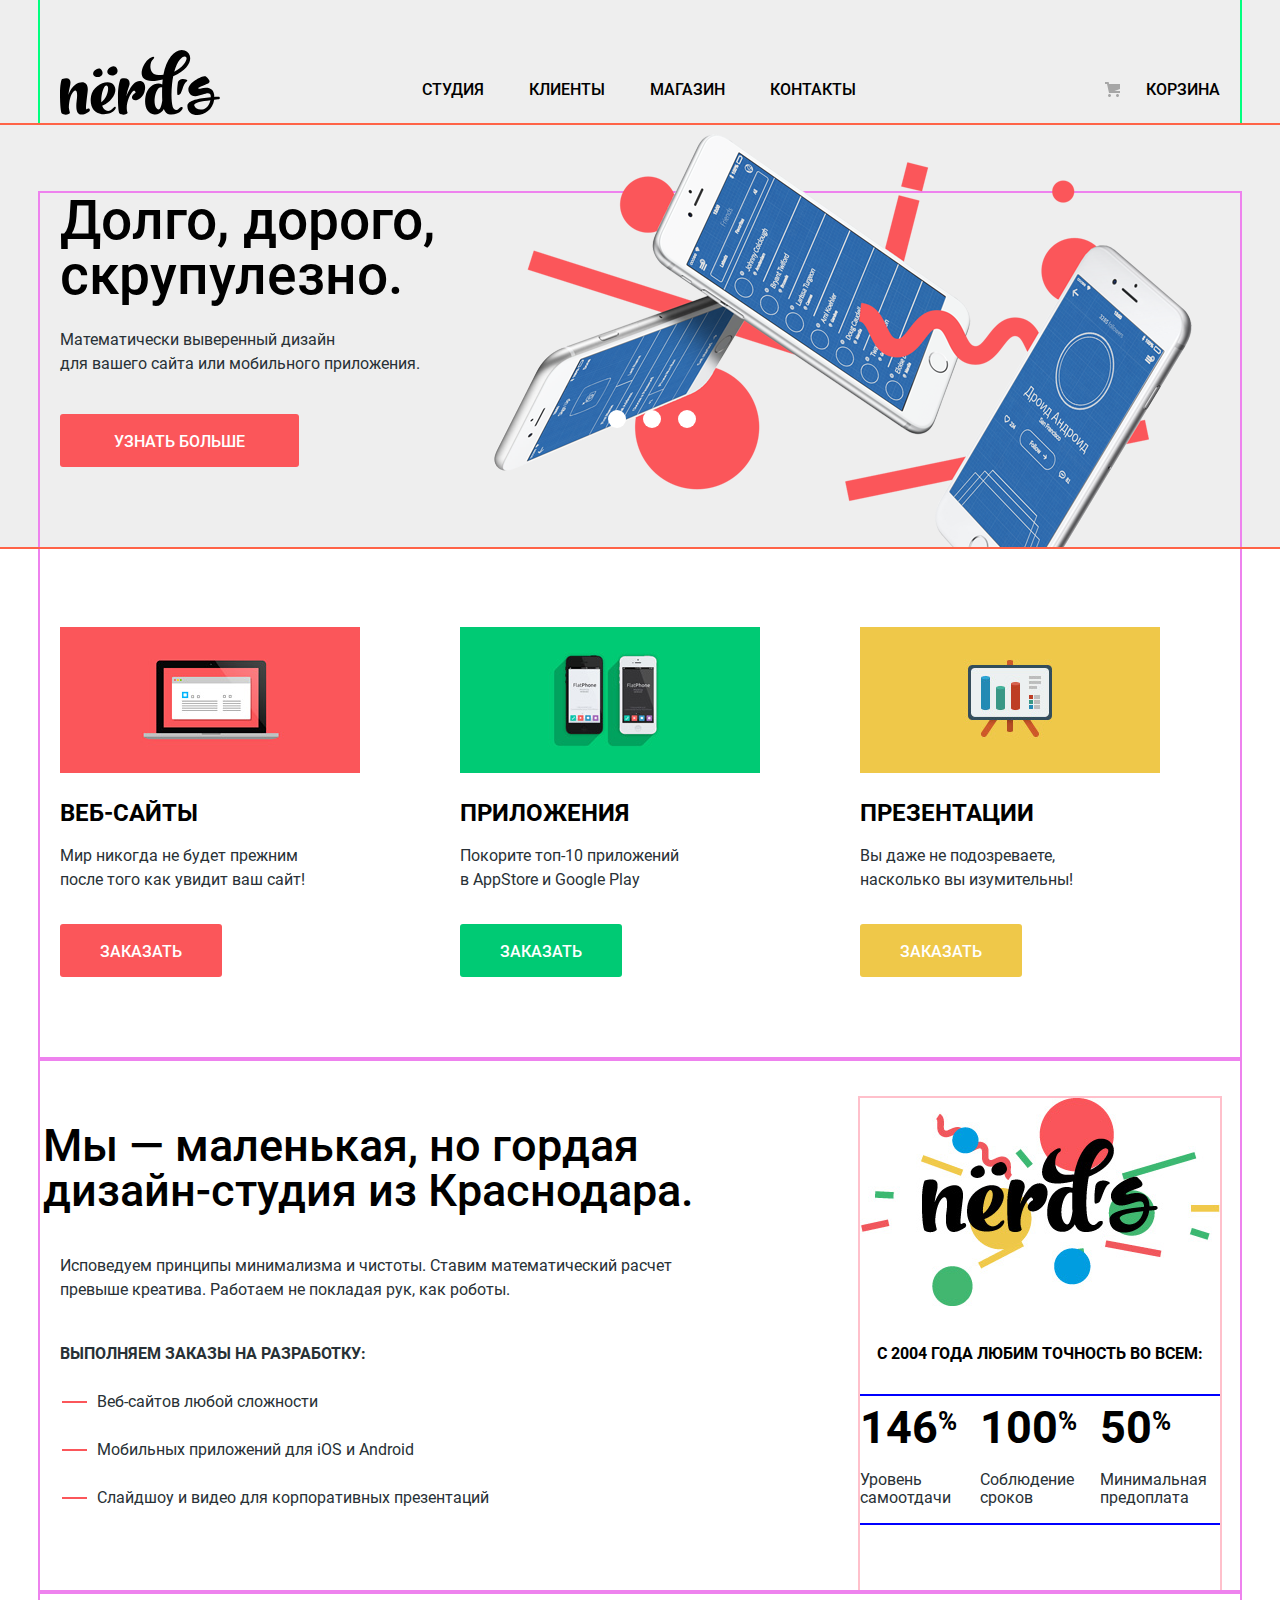
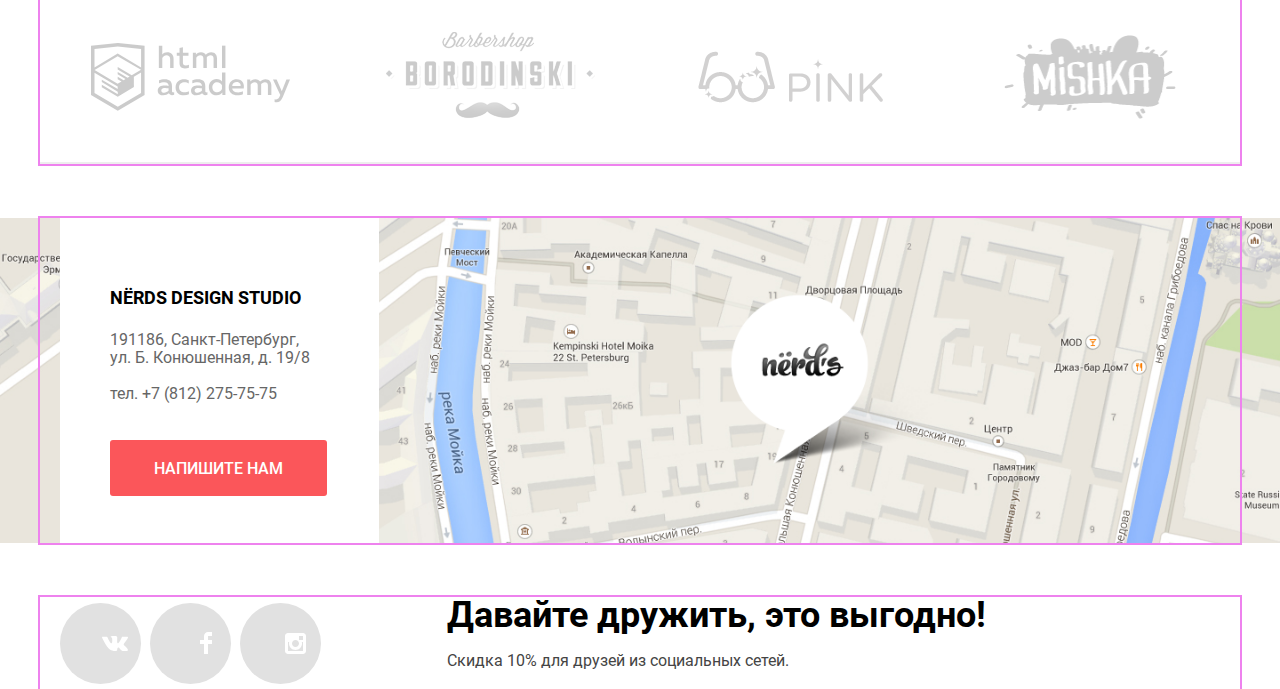
==== index.html @ ccd9079a "главная страница" ====
<!DOCTYPE html>
<html class="page" lang="ru">

<head>
  <meta charset="utf-8">
  <title>HTML Academy: Нёрдс</title>
  <link rel="icon" href="favicon.ico">
  <link rel="icon" href="img/favicon/32.svg" type="image/svg+xml">
  <link rel="apple-touch-icon" href="img/favicon/180.png">
  <link rel="manifest" href="manifest.webmanifest">
  <link rel="stylesheet" href="css/normalize.css">
  <link rel="stylesheet" href="css/style.css">
</head>

<body class="page-body">

  <header class="main-header filled-section">
    <nav class="main-nav container">
      <a class="main-header-logo">
        <img src="img/nerds-logo.svg" width="160" height="65" alt="Логотип Нёрдс">
      </a>
      <ul class="site-nav">
        <li class="nav-item"><a href="blank.html">Студия</a></li>
        <li class="nav-item"><a href="blank.html">Клиенты</a></li>
        <li class="nav-item"><a href="catalog.html">Магазин</a></li>
        <li class="nav-item"><a href="blank.html">Контакты</a></li>
      </ul>
      <a class="cart-link" href="blank.html">Корзина</a>
    </nav>
  </header>

  <main class="page-main">
    <h1 class="visually-hidden">Нёрдс</h1>
    <section>
      <h2 class="visually-hidden">Информация</h2>

      <div class="slider filled-section">
        <div class="container">
          <div class="slide slide-active">
            <div>
              <p class="slide-title">Долго, дорого,<br>
                скрупулезно.</p>
              <p class="slide-text">Математически выверенный дизайн<br> для вашего сайта или мобильного приложения.</p>
              <a class="button" href="blank.html">Узнать больше</a>
            </div>
            <img src="img/slider/nerds-index-slide1.png" width="760" height="431" alt="">
          </div>
          <div class="slide">
            <p class="slide-title">Любим математику<br>
              как никто другой</p>
            <p class="slide-text">Никакого креатива, только математические формулы для расчета идеальных пропорций</p>
            <a class="button" href="blank.html">Узнать больше</a>
            <img src="img/slider/nerds-index-slide2.png" width="760" height="431" alt="">
          </div>
          <div class="slide">
            <p class="slide-title">Только ночь,<br>
              только хардкор</p>
            <p class="slide-text">Работать днем, как все? Мы против этого. Ближе к полуночи работа только начинается.
            </p>
            <a class="button" href="blank.html">Узнать больше</a>
            <img src="img/slider/nerds-index-slide3.png" width="760" height="431" alt="">
          </div>
        </div>
        <ul class="slider-list">
          <li class="slide-item slide-item-active"><button type="button" aria-label="Слайд 1"></button></li>
          <li class="slide-item"><button type="button" aria-label="Слайд 2"></button></li>
          <li class="slide-item"><button type="button" aria-label="Слайд 3"></button></li>
        </ul>
      </div>
    </section>

    <section class="products container section-bottom-border">
      <h2 class="visually-hidden">Продукты</h2>
      <ul class="products-list">
        <li class="product-item product-item-sites">
          <h3>Веб-сайты</h3>
          <p>Мир никогда не будет прежним<br> после того как увидит ваш сайт!</p>
          <a class="button" href="blank.html">Заказать</a>
        </li>
        <li class="product-item product-item-apps">
          <h3>Приложения</h3>
          <p>Покорите топ-10 приложений<br> в AppStore и Google Play</p>
          <a class="button" href="blank.html">Заказать</a>
        </li>
        <li class="product-item product-item-presentations">
          <h3>Презентации</h3>
          <p>Вы даже не подозреваете, <br> насколько вы изумительны!</p>
          <a class="button" href="blank.html">Заказать</a>
        </li>
      </ul>
    </section>
    <section class="features container section-bottom-border">
      <div class="features-wrapper">
        <h2 class="visually-hidden">О нас</h2>
        <p class="features-title">Мы — маленькая, но гордая <br>
          дизайн-студия из Краснодара.</p>
        <p>Исповедуем принципы минимализма и чистоты. Ставим математический расчет <br> превыше креатива. Работаем
          не
          покладая рук, как роботы.</p>
        <p class="features-subtitle">Выполняем заказы на разработку:</p>
        <ul class="features-list">
          <li class="feature-item">Веб-сайтов любой сложности</li>
          <li class="feature-item">Мобильных приложений для iOS и Android</li>
          <li class="feature-item">Слайдшоу и видео для корпоративных презентаций</li>
        </ul>
      </div>
      <div class="stat-wrapper">
        <h3 class="visually-hidden">Статистика</h3>
        <p class="stat-title">с 2004 года Любим точность во всем:</p>
        <ul class="statistics">
          <li class="stat-item">
            <p class="stat-subtitle">146<sup class="percent">%</sup></p>
            <p class="stat-text">Уровень<br> самоотдачи
            </p>
          </li>
          <li class="stat-item">
            <p class="stat-subtitle">100<sup class="percent">%</sup>
            <p class="stat-text">Соблюдение<br>сроков</p>
          <li class="stat-item">
            <p class="stat-subtitle"><span class="stat-digit">50</span><sup class="percent">%</sup></p>
            <p class="stat-text">Минимальная<br> предоплата
            </p>
          </li>
        </ul>
      </div>
    </section>
    <section class="partners container section-bottom-border">
      <h2 class="visually-hidden">Партнеры</h2>
      <ul class="partners-list">
        <li class="partner-item">
          <a href="https://htmlacademy.ru/intensive/htmlcss">
            <img src="img/logo/hmlacademy.svg" width="199" height="68" alt="html Академия">
          </a>
        </li>
        <li class="partner-item">
          <a href="#">
            <img src="img/logo/barbershop.png" width="209" height="90" alt="Барбершоп">
          </a>
        </li>
        <li class="partner-item">
          <a href="#">
            <img src="img/logo/pink.png" width="185" height="52" alt="Pink">
          </a>
        </li>
        <li class="partner-item">
          <a href="#">
            <img src="img/logo/mishka.png" width="172" height="84" alt="Мишка">
          </a>
        </li>
      </ul>
    </section>
  </main>
  <footer class="main-footer">
    <div class="map-wrapper">
      <section class="map">
        <img src="img/map.png" width="1440" height="416" alt="Карта проезда к студии Нердс">
      </section>
      <div class="contact-wrapper container">
        <section class="contacts">
          <h2 class="visually-hidden">Контакты</h2>
          <p class="contact-title">NЁRDS DESIGN STUDIO</p>
          <p class="contact-text">191186, Санкт-Петербург,<br> ул. Б. Конюшенная, д. 19/8<br><br> тел. +7 (812)
            275-75-75
          </p>
          <a class="button" href="blank.html">Напишите нам</a>
        </section>
      </div>
    </div>
    <section class="footer-social container">
      <h2 class="visually-hidden">Давайте дружить!</h2>
      <ul class="social-list">
        <li>
          <a class="social-item" href="#"><span class="visually-hidden">Вконтакте</span>
            <svg width="27" height="15" viewBox="0 0 27 15" fill="none" xmlns="http://www.w3.org/2000/svg">
              <path
                d="M16.138 11.51C17.094 11.201 18.318 13.55 19.621 14.449C20.599 15.13 21.348 14.983 21.348 14.983L24.821 14.933C24.821 14.933 26.636 14.821 25.778 13.379C25.707 13.259 25.275 12.31 23.193 10.357C21.016 8.31404 21.311 8.64504 23.932 5.11304C25.529 2.96004 26.168 1.64504 25.968 1.08504C25.776 0.546037 24.603 0.686037 24.603 0.686037L20.69 0.713037C20.309 0.714037 19.986 0.832037 19.839 1.22804C19.836 1.23204 19.218 2.89404 18.394 4.30704C16.653 7.29604 15.958 7.45504 15.67 7.26804C15.009 6.83504 15.176 5.53104 15.176 4.60404C15.176 1.70704 15.608 0.499037 14.33 0.187037C13.903 0.0830374 13.591 0.0150374 12.502 0.00503741C11.11 -0.0159626 9.92797 0.00503743 9.25797 0.334037C8.81297 0.557037 8.47197 1.04604 8.67897 1.07404C8.93897 1.10904 9.52197 1.23404 9.83397 1.66004C10.235 2.21204 10.223 3.44904 10.223 3.44904C10.223 3.44904 10.452 6.86004 9.68297 7.28304C9.15497 7.57304 8.43297 6.98104 6.87997 4.26704C6.08697 2.87904 5.48797 1.34504 5.48797 1.34504C5.48797 1.34504 5.37197 1.06004 5.16197 0.904037C4.91197 0.719037 4.56197 0.660037 4.56197 0.660037L0.84797 0.684037C0.84797 0.684037 0.28997 0.700037 0.0849697 0.946037C-0.0970303 1.16404 0.0699697 1.61404 0.0699697 1.61404C0.0699697 1.61404 2.97897 8.49504 6.27297 11.961C9.29297 15.143 12.725 14.932 12.725 14.932H14.28C14.28 14.932 14.749 14.878 14.989 14.62C15.213 14.38 15.203 13.929 15.203 13.929C15.203 13.929 15.172 11.82 16.138 11.51Z"
                fill="white" />
            </svg>
          </a>
        </li>
        <li>
          <a class="social-item" href="#"><span class="visually-hidden">Фейсбук</span>
            <svg width="12" height="22" viewBox="0 0 12 22" fill="none" xmlns="http://www.w3.org/2000/svg">
              <path d="M12 4V0H8C5.79086 0 4 1.79086 4 4V8H0V12H4V22H8V12H12V8H8V4H12Z" fill="white" />
            </svg>
          </a>
        </li>
        <li>
          <a class="social-item" href="#"><span class="visually-hidden">Инстаграм</span>
            <svg width="21" height="21" viewBox="0 0 21 21" fill="none" xmlns="http://www.w3.org/2000/svg">
              <path fill-rule="evenodd" clip-rule="evenodd"
                d="M3 0H18C19.65 0 21 1.35 21 3V18C21 19.65 19.65 21 18 21H3C1.35 21 0 19.65 0 18V3C0 1.35 1.35 0 3 0ZM14 10.5C14 8.57 12.43 7 10.5 7C8.57 7 7 8.57 7 10.5C7 12.43 8.57 14 10.5 14C12.43 14 14 12.43 14 10.5ZM3 18V9H4.181C4.0626 9.49127 4.00186 9.99467 4 10.5C4 14.0899 6.91015 17 10.5 17C14.0899 17 17 14.0899 17 10.5C16.9986 9.99464 16.9379 9.49118 16.819 9H18V18H3ZM14 7H18V3H14V7Z"
                fill="white" />
            </svg>
          </a>
        </li>
      </ul>
      <p class="social-title"><b>Давайте дружить, это выгодно!</b></p>
      <p class="social-text">Скидка 10% для друзей из социальных сетей.</p>
    </section>
  </footer>
  <section class="modal">
    <h2 class="modal-title">Напишите нам</h2>
    <form class=feedback-form" action="https://echo.htmlacademy.ru" method="post">
      <p class="field">
        <label class="field-label" for="login-name">Ваше имя:</label>
        <input class="field-input login-user" id="login-name" type="text" name="name" placeholder="Имя Фамилия">
      </p>
      <p class="field">
        <label class="field-label" for="login-email">Ваш email:</label>
        <input class="field-input login-email-user" id="login-email" type="email" name="email"
          placeholder="email@example.com">
      </p>
      <p class="field">
        <label class="field-label" for="login-text">Текст письма:</label>
        <input class="field-input login-text" id="login-text" type="textarea" name="text"
          placeholder="В свободной форме">
      </p>
      <button class="button" type="submit">Отправить</button>
    </form>
    <button class="modal-close" type="button">
      <span class="visually-hidden">Закрыть</span>
    </button>
  </section>

</body>

</html>
---- css/style.css ----
/* Fonts */

@font-face {
  font-family: "Roboto";
  src: url("../fonts/roboto.woff2") format("woff2"), url("../fonts/roboto.woff") format("woff");
  font-weight: 400;
  font-style: normal;
  font-display: swap;
}

@font-face {
  font-family: "Roboto";
  src: url("../fonts/robotobold.woff2") format("woff2"), url("../fonts/robotobold.woff") format("woff");
  font-weight: 700;
  font-style: normal;
  font-display: swap;
}

@font-face {
  font-family: "Roboto";
  src: url("../fonts/robotomedium.woff2") format("woff2"), url("../fonts/robotomedium.woff") format("woff");
  font-weight: 500;
  font-style: normal;
  font-display: swap;
}

/* Variables */

:root {
  --color-black: #000000;
  --color-white: #FFFFFF;
  --color-pink-100: #FB565A;
  --color-pink-200: #E74246;
  --color-pink-300: #D7373B;
  --color-green-100: #00CA74;
  --color-green-200: #00BC6C;
  --color-green-300: #00AA62;
  --color-yellow-100: #EFC849;
  --color-yellow-200: #EAB534;
  --color-yellow-300: #E5A722;
  --color-gray-100: #EEEEEE;
  --color-gray-200: #E1E1E1;
  --color-gray-300: #DFDFDF;
  --color-gray-400: #D5D5D5;
  --color-gray-420: #D7DCDF;
  --color-gray-450: #DBDBDB;
  --color-gray-470: #C1C1C1;
  --color-gray-490: #CFCFCF;
  --color-gray-500: #A6A6A6;
  --color-gray-520: #ABABAB;
  --color-gray-550: #666666;
  --color-gray-600: #4D4D4D;
  --color-gray-700: #444444;
  --color-gray-800: #283136;
  --color-gray-900: #231F20;
}

/* Global */

body {
  min-width: 1200px;
  margin: 0;
  font-family: "Roboto", Arial, sans-serif;
  font-size: 16px;
  line-height: 24px;
  color: var(--color-gray-800);
  min-height: 100%;
  display: grid;
  grid-template-rows: min-content 1fr min-content;
  align-content: start;
}

a {
  text-decoration: none;
}

img {
  max-width: 100%;
  height: auto;
}

*, *::after, *::before {
  box-sizing: border-box;
}

.page {
  height: 100%;
}

.container {
  width: 1200px;
  margin: 0 auto;
  padding: 0 20px;
  outline: 2px solid violet;
}

/* Utils */

.visually-hidden {
  position: absolute;
  width: 1px;
  height: 1px;
  margin: -1px;
  border: 0;
  padding: 0;
  white-space: nowrap;
  clip-path: inset(100%);
  clip: rect(0 0 0 0);
  overflow: hidden;
}

/* Main navigation */

.main-nav {
  display: flex;
  justify-content: space-between;
  margin: 0 auto;
  padding-top: 49px;
  width: 1200px;
  font-size: 16px;
  line-height: 30px;
  font-weight: 500;
  color: var(--color-black);
  outline: 2px solid springgreen;
}

.nav-item {
  font-weight: 500;
  font-size: 16px;
  line-height: 30px;
  text-transform: uppercase;
  padding: 0px 22px 0px 23px;
}

.site-nav {
  display: flex;
  flex-wrap: wrap;
  margin: 0;
  margin-right: 44px;
  list-style: none;
  padding: 26px 15px 13px 15px;
}

.main-header-logo {
  width: 160px;
}

.site-nav a, .cart-link {
  color: var(--color-black);
}

.site-nav a:hover, .cart-link:hover {
  color: var(--color-pink-100);
}

.site-nav a:active, .cart-link:active {
  color: var(--color-black);
  opacity: 0.3;
}

.cart-link {
  text-transform: uppercase;
  text-align: right;
  margin-top: 16px;
  padding: 10px 0 10px 45px;
  position: relative;
}

.cart-link::before {
  content: "";
  position: absolute;
  width: 15px;
  height: 15px;
  right: 100px;
  top: 17px;
  background-image: url("../img/cart-icon.svg");
  background-repeat: no-repeat;
  background-position: 0 0;
}

.main-header-logo:hover {
  opacity: 0.7;
}

.main-header-logo:active {
  opacity: 0.3;
}

.nav-item-active a {
  color: var(--color-black);
  position: relative;
}

.nav-item-active a::after {
  display: block;
  position: absolute;
  content: "";
  width: 100%;
  height: 2px;
  background-color: var(--color-pink-100);
  bottom: -13px;
}

/* Buttons */

.button {
  color: var(--color-white);
  background-color: var(--color-pink-100);
  font-weight: 500;
  text-transform: uppercase;
  padding: 16px 40px 13px 40px;
  border-radius: 3px;
  border: none;
  display: inline-block;
}

.button:hover {
  background-color: var(--color-pink-200);
}

.button:active {
  background-color: var(--color-pink-300);
}

/* Slider */

.slider {
  position: relative;
  padding-top: 10px;
  outline: 2px solid tomato;
}

.slider-list {
  display: flex;
  flex-wrap: wrap;
  list-style: none;
  position: absolute;
  width: 400px;
  margin-left: -200px;
  justify-content: center;
  left: 50%;
  bottom: 96px;
  z-index: 2;
}

.slide-title {
  font-weight: 500;
  font-size: 55px;
  line-height: 55px;
  margin-top: 58px;
  margin-bottom: 25px;
  color: var(--color-black);
}

.slide-text {
  margin: 0;
}

.slide img {
  position: absolute;
  right: 0;
  bottom: 0;
  z-index: -1;
}

.slide {
  display: none;
  position: relative;
  z-index: 0;
}

.slide-active {
  display: block;
}

.slide .button {
  padding: 16px 54px 13px 54px;
  margin-top: 38px;
  margin-bottom: 80px;
  border: 0;
}

.slide-item {
  margin-right: 17px;
}

.slide-item button {
  padding: 0;
  width: 18px;
  height: 18px;
  background-color: var(--color-white);
  border: 0;
  border-radius: 50%;
  cursor: pointer;
  position: relative;
}

/*
.slide-item-active button::before {
  content: "";
  position: absolute;
  padding: 0;
  width: 8px;
  height: 8px;
  top: 5px;
  background-color: var(--color-white);
  border: 2px solid var(--color-gray-470);
  border-radius: 50%;
}
*/

/* Products */

.products {
  padding-top: 80px
}

.products-list {
  list-style: none;
  display: grid;
  margin: 0;
  padding: 0;
  grid-template-columns: 1fr 1fr 1fr;
  column-gap: 40px;
  /* Почему 40, а не 100? */
}

.products-list h3 {
  font-weight: 700;
  font-size: 24px;
  line-height: 30px;
  color: var(--color-black);
  text-transform: uppercase;
}

.product-item {
  background-position: top start;
  background-repeat: no-repeat;
  padding-top: 146px;
}

.product-item-sites {
  background-image: url("../img/illustration/illustration-1.png");
}

.product-item-apps {
  background-image: url("../img/illustration/illustration-2.png");
}

.product-item-presentations {
  background-image: url("../img/illustration/illustration-3.png");
}

.product-item h3 {
  margin-top: 25px;
  margin-bottom: 16px;
}

.product-item p {
  margin-bottom: 32px;
}

.product-item .button {
  margin-bottom: 80px;
}

.product-item-apps .button {
  background-color: var(--color-green-100);
}

.product-item-apps:hover .button {
  background-color: var(--color-green-200);
}

.product-item-apps:active .button {
  background-color: var(--color-green-300);
}

.product-item-presentations .button {
  background-color: var(--color-yellow-100);
}

.product-item-presentations .button:hover {
  background-color: var(--color-yellow-200);
}

.product-item-presentations .button:active {
  background-color: var(--color-yellow-300);
}

/* Decoration */

.section-bottom-border {
  border-bottom: 2px solid var(--color-gray-100);
}

.filled-section {
  background-color: var(--color-gray-100);
}

/* Features */

.features {
  display: flex;
  justify-content: space-between;
  column-gap: 40px;
}

.features-title {
  font-weight: 500;
  font-size: 45px;
  line-height: 45px;
  margin-top: 64px;
  margin-left: -17px;
  margin-bottom: 41px;
  color: var(--color-black);
}

.features-subtitle {
  font-weight: 700;
  text-transform: uppercase;
  margin-top: 40px;
  margin-bottom: 23px;
}

.features-list {
  list-style: none;
  margin-bottom: 80px;
  margin-left: -3px;
}

.feature-item {
  margin: 24px 0;
  position: relative;
}

.feature-item::before {
  content: "";
  width: 25px;
  height: 2px;
  background-color: var(--color-pink-100);
  display: block;
  position: absolute;
  left: -35px;
  top: 11px;
}

.stat-wrapper {
  margin-top: 39px;
  padding-top: 245px;
  min-width: 360px;
  background: url(../img/illustration/nerds-illustration.png) no-repeat;
  outline: 2px solid pink;
}

.statistics {
  display: grid;
  grid-template-columns: repeat(3, 1fr);
  margin: 0;
  margin-top: 30px;
  padding: 0;
  list-style: none;
  outline: 2px solid blue;
}

.stat-title {
  font-weight: 700;
  color: var(--color-black);
  text-transform: uppercase;
  margin-top: -1px;
  text-align: center;
}

.stat-subtitle {
  font-weight: 700;
  color: var(--color-black);
  margin: 0;
  padding: 0;
  font-size: 45px;
  line-height: 64px;
}

.percent {
  margin-top: 1px;
  font-size: 26px;
  line-height: 40px;
}

.stat-text {
  margin-top: 11px;
  font-size: 16px;
  line-height: 18px;
}

/* Partners */

.partners {
  padding: 0;
}

.partners-list {
  display: flex;
  flex-wrap: wrap;
  align-items: center;
  list-style: none;
  margin: 0;
  padding: 0;
  position: relative;
}

.partner-item {
  display: flex;
  width: 25%;
  height: 110px;
  margin: 30px auto 30px;
  line-height: 0;
}

.partner-item+.partner-item::before {
  content: "";
  display: block;
  position: absolute;
  width: 2px;
  height: 52px;
  top: 55px;
}

/* что-то не учла. псевдоэлемент не работает */

.partner-item a {
  display: flex;
  align-items: center;
  justify-content: center;
  width: 100%;
  opacity: 0.2;
}

.partner-item a:hover {
  opacity: 1;
}

.partner-item a:active {
  opacity: 0.1;
}

/* Catalog */

.page-main h1 {
  color: var(--color-black);
  font-weight: 500;
  font-size: 55px;
  line-height: 55px;
  padding-top: 72px;
  padding-bottom: 108px;
  text-align: center;
}

.main-catalog-wrapper {
  display: grid;
  grid-template-columns: 1fr 2fr;
  column-gap: 140px;
}

.main-filter {
  grid-row: span 2;
}

.filter-items {
  margin: 0;
  padding: 0;
  border: none;
}

.range-filter {
  width: 260px;
  margin-top: 48px;
}

.range-controls {
  position: relative;
  height: 41px;
  margin-bottom: 14px;
  padding-top: 39px;
  padding-right: 20px;
  padding-left: 20px;
  background-color: var(--color-gray-100);
  border-radius: 3px;
}

.range-controls .scale {
  height: 2px;
  background: var(--color-gray-420);
}

.range-controls .bar {
  width: 70%;
  height: 2px;
  background-color: var(--color-green-100);
}

.range-controls .toggle {
  position: absolute;
  top: 30px;
  left: 0;
  width: 4px;
  height: 4px;
  padding: 0;
  border: 8px solid var(--color-white);
  background-color: var(--color-gray-520);
  border-radius: 50%;
  box-shadow: 0px 2px 1px var(--color-gray-490);
  cursor: pointer;
}

.range-controls .toggle-min {
  left: 18px;
}

.range-controls .toggle-max {
  left: 160px;
}

.price-controls {
  display: flex;
  justify-content: space-between;
}

.price-controls label {
  text-transform: uppercase;
}

.price-controls input {
  width: 64px;
  padding: 8px;
  margin-left: 11px;
  text-align: center;
  color: inherit;
  border: none;
  border-radius: 3px;
  background-color: var(--color-gray-100);
  font-family: inherit;
  font-size: inherit;
}

.filter-title {
  font-weight: 700;
  font-size: 18px;
  line-height: 30px;
  color: var(--color-black);
  text-transform: uppercase;
}

.main-filter ul {
  list-style: none;
  padding: 0;
  margin: 0;
}

.filter-item {
  font-size: 16px;
  line-height: 20px;
  padding-left: 36px;
  margin-bottom: 20px;
}

.filter-item label {
  position: relative;
  display: block;
  cursor: pointer;
  user-select: none;
}

.filter-input:hover+label {
  opacity: 1;
}

/* Заблокирован
opacity: 0.3
*/

.filter-input-checkbox label {
  padding-top: 3px;
}

..filter-input-radio label {
  padding-top: 5px;
}

.filter-input-checkbox:not(:checked)+label::before {
  content: "";
  position: absolute;
  left: -36px;
  top: 0;
  width: 19px;
  height: 19px;
  opacity: 0.4;
  border: 2px solid var(--color-gray-600);
  border-radius: 2px;
}

.filter-input-checkbox:checked+label::after {
  content: "";
  position: absolute;
  top: 0px;
  left: -36px;
  width: 25px;
  height: 23px;
  opacity: 0.4;
  background-image: url("../img/elements/checkbox-on.png");
  background-repeat: no-repeat;
  background-position: 0 0;
}

.filter-input-radio+label::before {
  content: "";
  position: absolute;
  left: -36px;
  top: 0;
  width: 17px;
  height: 17px;
  opacity: 0.4;
  border: 4px solid var(--color-gray-600);
  border-radius: 50%;
}

.filter-input-radio:checked+label::after {
  content: "";
  position: absolute;
  left: -28px;
  top: 8px;
  width: 9px;
  height: 9px;
  opacity: 0.4;
  background-color: var(--color-gray-600);
  border-radius: 50%;
}

.filter-button {
  background-color: var(--color-gray-100);
  color: var(--color-black);
}

.main-sorting {
  display: flex;
  flex-wrap: wrap;
  align-items: center;
}

.main-sorting h2 {
  margin-right: auto;
}

.sorting-type-list {
  text-transform: uppercase;
  list-style: none;
  display: flex;
  padding: 0;
  margin: 0;
}

.sorting-type-list li {
  margin-left: 25px;
}

.sorting-direction-list {
  list-style: none;
  display: flex;
  justify-content: space-between;
}

.sorting-direction-list li {
  width: 11px;
}

.sorting-item {
  opacity: 0.3;
  color: var(--color-black);
}

.sorting-decrease {
  display: block;
  width: 0;
  border: 11px solid transparent;
  border-left-width: 5px;
  border-right-width: 5px;
  border-bottom-width: 0px;
  border-top-color: var(--color-gray-900);
}

.sorting-increase {
  display: block;
  width: 0;
  border: 11px solid transparent;
  border-left-width: 5px;
  border-right-width: 5px;
  border-top-width: 0px;
  border-bottom-color: var(--color-gray-900);
}

.sorting-item-active {
  opacity: 1;
}

.sorting-item:hover {
  opacity: 0.6;
}

.sorting-item:active {
  opacity: 1;
}

/* templates */

.templates-list {
  list-style: none;
  padding: 0;
  margin: 0;
  display: grid;
  grid-template-columns: 1fr 1fr;
  column-gap: 40px;
  row-gap: 30px;
}

.templates-list h3 {
  color: var(--color-black);
  text-transform: uppercase;
}

.template-item {
  position: relative;
}

/*
.template-item img {
  width: 359px;
  min-height: 578px;
  margin: 0;
  object-fit: contain;

  max-width: 100%;
  height: auto;
  object-fit: contain;


}

*/

.template-description {
  position: absolute;
  left: 0;
  right: 0;
  bottom: 0;
  background-color: var(--color-gray-100);
}

/* Pagination */

.pagination-list {
  display: flex;
  flex-wrap: wrap;
  list-style: none;
  padding: 0;
  margin: 0;
  margin-top: 54px;
  display: flex;
}

.pagination-item {
  margin-right: 11px;
}

.pagination-item:last-child {
  margin-right: 0;
}

.pagination-link {
  color: var(--color-black);
  background-color: var(--color-gray-100);
  text-transform: uppercase;
  padding: 17px 20px 15px 20px;
  display: block;
  border-radius: 3px;
  border: 3px solid var(--color-gray-100);
}

.pagination-item:last-child .pagination-link {
  padding: 17px 77px 15px 78px;
}

.pagination-item-active .pagination-link {
  border-color: var(--color-gray-450);
  background-color: var(--color-white);
}

/* Footer */

.map img {
  width: 100%;
}

.map-wrapper {
  position: relative;
  z-index: 0;
}

.map {
  position: absolute;
  top: 0;
  bottom: 0;
  right: 0;
  left: 0;
  z-index: -1;
  overflow: hidden;
}

.contacts {
  width: 319px;
  text-align: left;
  padding: 47px 50px;
  margin: 54px 0 54px 0;
  background-color: var(--color-white);
}

.contact-title {
  color: var(--color-black);
  margin: 0px 0p 22px 0;
  font-weight: 700;
  font-size: 18px;
  line-height: 30px;
}

.contact-text {
  font-size: 16px;
  line-height: 18px;
  color: var(--color-gray-550);
  margin-bottom: 37px;
}

.contacts .button {
  padding: 17px 44px 15px 44px;
}

/* Socials */

.footer-social {
  display: grid;
  grid-template-columns: 1fr 2fr;
}

.social-list {
  display: flex;
  flex-wrap: wrap;
  margin: 0;
  padding: 0;
  list-style: none;
  grid-row: span 2;
  align-content: center;
  align-items: center;
}

.social-item {
  width: 81px;
  height: 81px;
  background-color: var(--color-gray-200);
  display: flex;
  border-radius: 50%;
  margin-right: 9px;
  justify-content: center;
  align-items: center;
}

.social-item:hover {
  background-color: var(--color-pink-200);
}

.social-item:active {
  background-color: var(--color-pink-300);
}

.social-item::before {
  content: "";
  width: 30px;
  height: 30px;
  background-repeat: no-repeat;
  background-position: center;
}

.vk::before {
  background-image: url(../img/icon/vk-icon.svg);
}

.fb::before {
  background-image: url(../img/icon/fb-icon.svg);
}

.insta::before {
  background-image: url(../img/icon/insta-icon.svg);
}

.social-title {
  font-size: 36px;
  line-height: 36px;
  color: var(--color-black);
  margin: 0;
}

.social-text {
  color: var(--color-gray-700);
  grid-column-start: 2;
}

/* Modal */

.modal-title {
  color: var(--color-black);
  font-weight: 700;
  font-size: 45px;
  line-height: 53px;
  margin: 0;
}

.modal {
  display: none;
  position: fixed;
  top: auto;
  right: auto;
  bottom: 180px;
  left: 50%;
  margin: auto;
  margin-left: -480px;
  width: 960px;
  padding: 63px 99px 84px 100px;
  font-size: 16px;
  line-height: 18px;
  color: var(--color-black);
  background-color: var(--color-white);
  box-shadow: 0px 20px 40px rgba(0, 0, 0, 0.4);
}

.modal label {
  font-weight: 700;
}

.modal-close {
  position: absolute;
  top: 78px;
  right: 111px;
  width: 21px;
  height: 21px;
  border: 0;
  opacity: 0.3;
  cursor: pointer;
  background-color: transparent;
}

.modal-close::before, .modal-close::after {
  content: "";
  position: absolute;
  top: 9px;
  left: 0px;
  width: 21px;
  height: 4px;
  background-color: var(--color-pink-100);
}

.modal-close::before {
  transform: rotate(45deg);
}

.modal-close::after {
  transform: rotate(-45deg);
}
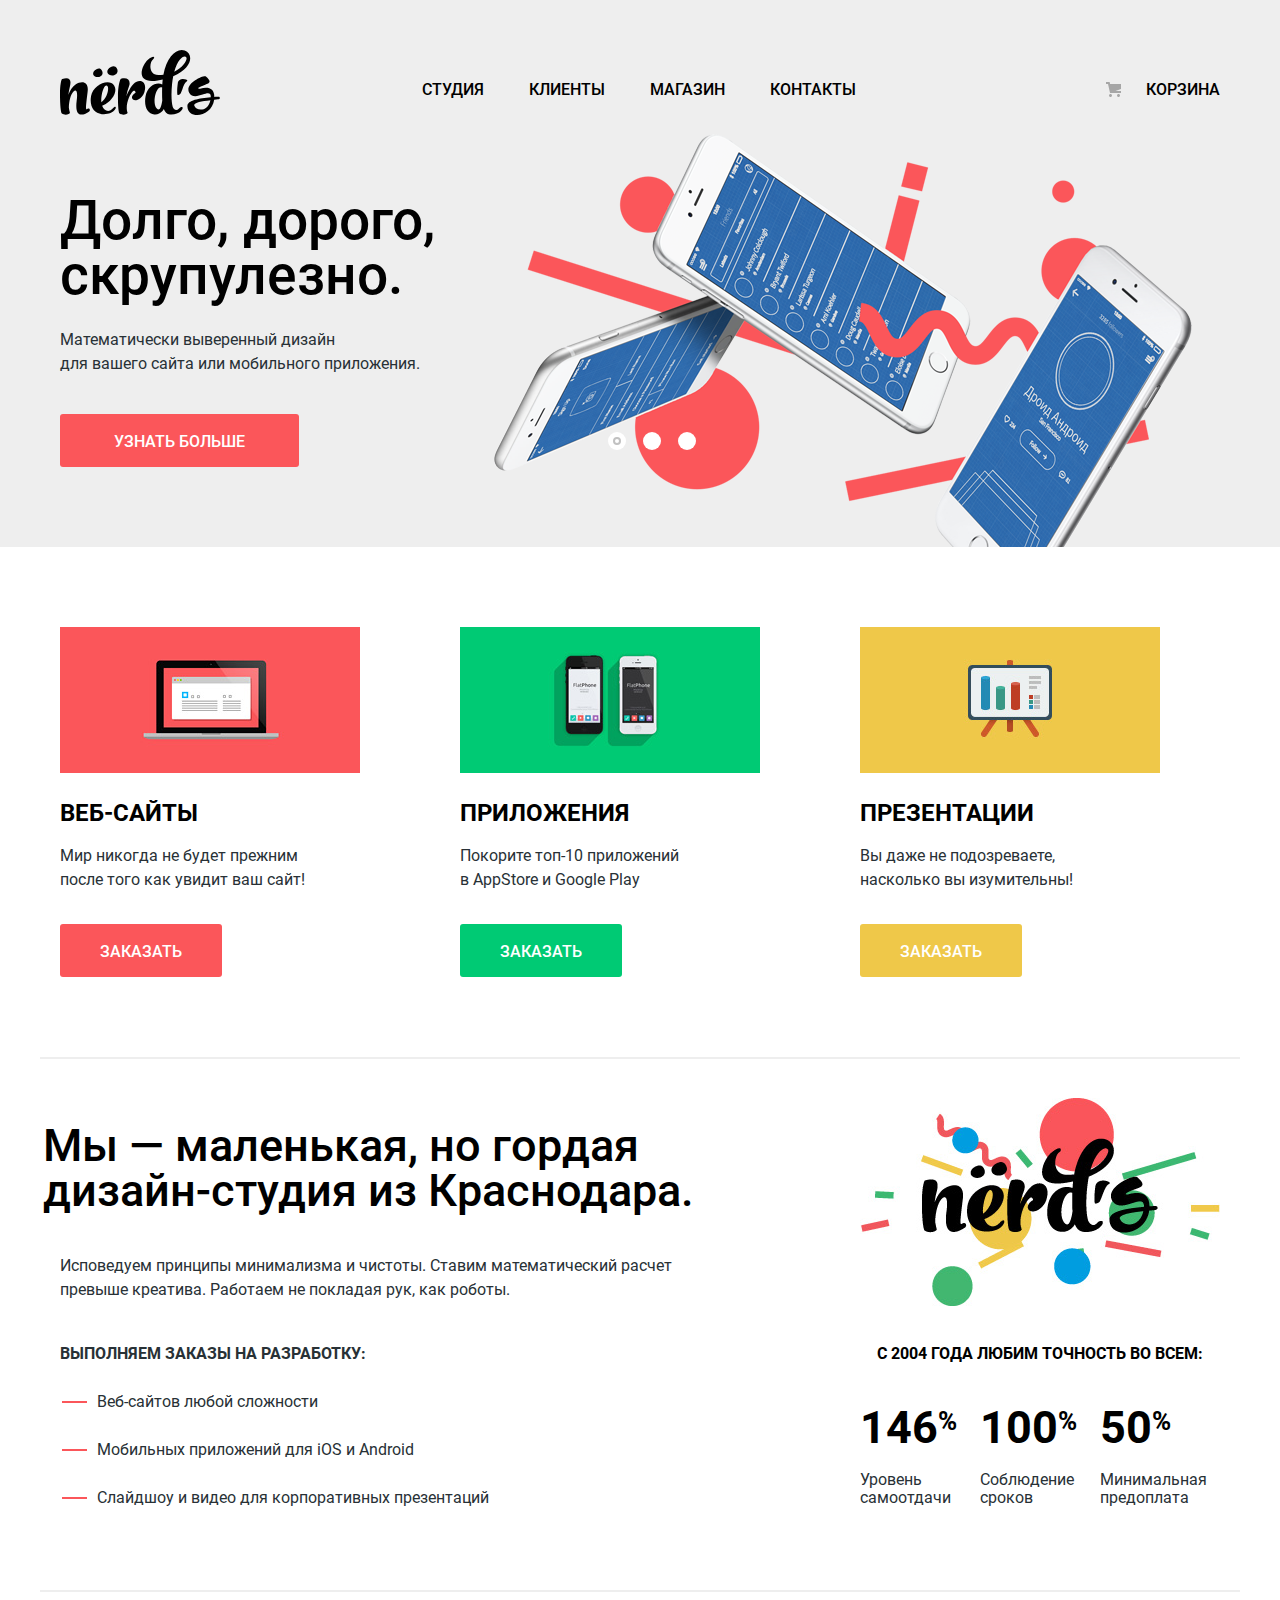
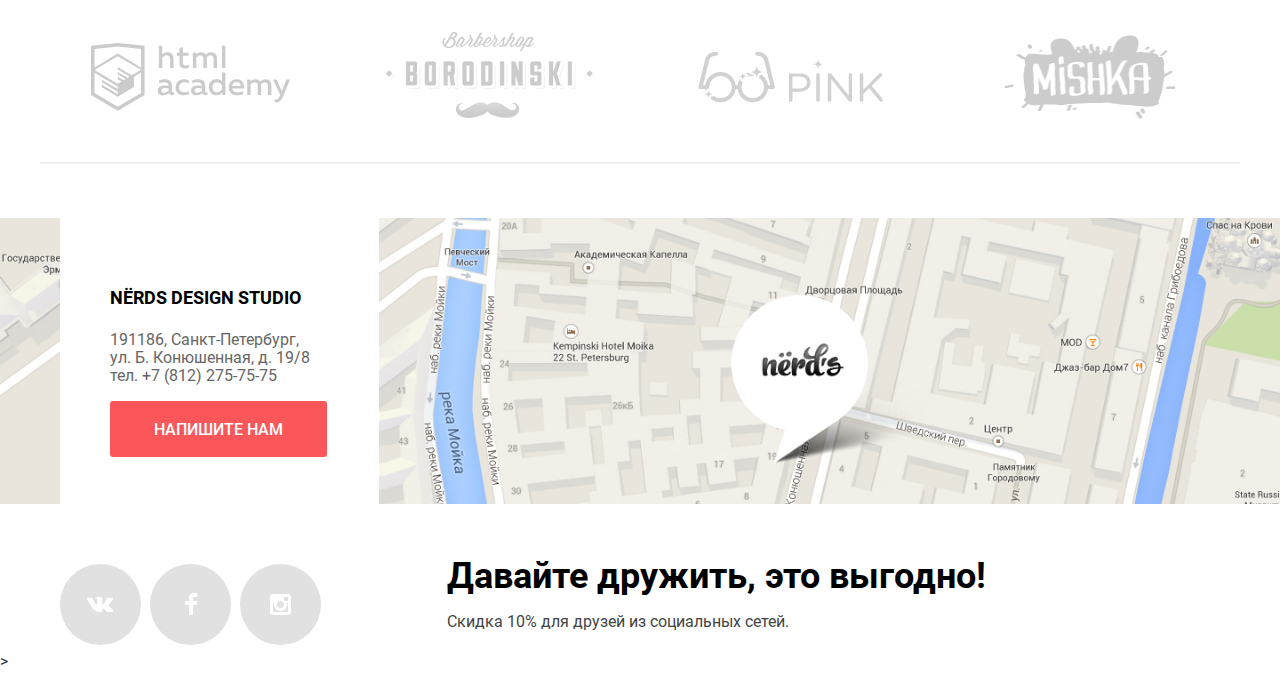
==== commit ef885dc0: "исправления" ====
--- a/index.html
+++ b/index.html
@@ -159,8 +159,7 @@
         <section class="contacts">
           <h2 class="visually-hidden">Контакты</h2>
           <p class="contact-title">NЁRDS DESIGN STUDIO</p>
-          <p class="contact-text">191186, Санкт-Петербург,<br> ул. Б. Конюшенная, д. 19/8<br><br> тел. +7 (812)
-            275-75-75
+          <p class="contact-text">191186, Санкт-Петербург,<br> ул. Б. Конюшенная, д. 19/8<br> тел. +7 (812) 275-75-75
           </p>
           <a class="button" href="blank.html">Напишите нам</a>
         </section>
@@ -170,35 +169,19 @@
       <h2 class="visually-hidden">Давайте дружить!</h2>
       <ul class="social-list">
         <li>
-          <a class="social-item" href="#"><span class="visually-hidden">Вконтакте</span>
-            <svg width="27" height="15" viewBox="0 0 27 15" fill="none" xmlns="http://www.w3.org/2000/svg">
-              <path
-                d="M16.138 11.51C17.094 11.201 18.318 13.55 19.621 14.449C20.599 15.13 21.348 14.983 21.348 14.983L24.821 14.933C24.821 14.933 26.636 14.821 25.778 13.379C25.707 13.259 25.275 12.31 23.193 10.357C21.016 8.31404 21.311 8.64504 23.932 5.11304C25.529 2.96004 26.168 1.64504 25.968 1.08504C25.776 0.546037 24.603 0.686037 24.603 0.686037L20.69 0.713037C20.309 0.714037 19.986 0.832037 19.839 1.22804C19.836 1.23204 19.218 2.89404 18.394 4.30704C16.653 7.29604 15.958 7.45504 15.67 7.26804C15.009 6.83504 15.176 5.53104 15.176 4.60404C15.176 1.70704 15.608 0.499037 14.33 0.187037C13.903 0.0830374 13.591 0.0150374 12.502 0.00503741C11.11 -0.0159626 9.92797 0.00503743 9.25797 0.334037C8.81297 0.557037 8.47197 1.04604 8.67897 1.07404C8.93897 1.10904 9.52197 1.23404 9.83397 1.66004C10.235 2.21204 10.223 3.44904 10.223 3.44904C10.223 3.44904 10.452 6.86004 9.68297 7.28304C9.15497 7.57304 8.43297 6.98104 6.87997 4.26704C6.08697 2.87904 5.48797 1.34504 5.48797 1.34504C5.48797 1.34504 5.37197 1.06004 5.16197 0.904037C4.91197 0.719037 4.56197 0.660037 4.56197 0.660037L0.84797 0.684037C0.84797 0.684037 0.28997 0.700037 0.0849697 0.946037C-0.0970303 1.16404 0.0699697 1.61404 0.0699697 1.61404C0.0699697 1.61404 2.97897 8.49504 6.27297 11.961C9.29297 15.143 12.725 14.932 12.725 14.932H14.28C14.28 14.932 14.749 14.878 14.989 14.62C15.213 14.38 15.203 13.929 15.203 13.929C15.203 13.929 15.172 11.82 16.138 11.51Z"
-                fill="white" />
-            </svg>
-          </a>
+          <a class="social-item vk" href="#"><span class="visually-hidden">Вконтакте</span></a>
         </li>
         <li>
-          <a class="social-item" href="#"><span class="visually-hidden">Фейсбук</span>
-            <svg width="12" height="22" viewBox="0 0 12 22" fill="none" xmlns="http://www.w3.org/2000/svg">
-              <path d="M12 4V0H8C5.79086 0 4 1.79086 4 4V8H0V12H4V22H8V12H12V8H8V4H12Z" fill="white" />
-            </svg>
-          </a>
+          <a class="social-item fb" href="#"><span class="visually-hidden">Фейсбук</span></a>
         </li>
         <li>
-          <a class="social-item" href="#"><span class="visually-hidden">Инстаграм</span>
-            <svg width="21" height="21" viewBox="0 0 21 21" fill="none" xmlns="http://www.w3.org/2000/svg">
-              <path fill-rule="evenodd" clip-rule="evenodd"
-                d="M3 0H18C19.65 0 21 1.35 21 3V18C21 19.65 19.65 21 18 21H3C1.35 21 0 19.65 0 18V3C0 1.35 1.35 0 3 0ZM14 10.5C14 8.57 12.43 7 10.5 7C8.57 7 7 8.57 7 10.5C7 12.43 8.57 14 10.5 14C12.43 14 14 12.43 14 10.5ZM3 18V9H4.181C4.0626 9.49127 4.00186 9.99467 4 10.5C4 14.0899 6.91015 17 10.5 17C14.0899 17 17 14.0899 17 10.5C16.9986 9.99464 16.9379 9.49118 16.819 9H18V18H3ZM14 7H18V3H14V7Z"
-                fill="white" />
-            </svg>
-          </a>
+          <a class="social-item insta" href="#"><span class="visually-hidden">Инстаграм</span></a>
         </li>
       </ul>
       <p class="social-title"><b>Давайте дружить, это выгодно!</b></p>
       <p class="social-text">Скидка 10% для друзей из социальных сетей.</p>
     </section>
-  </footer>
+  </footer>>
   <section class="modal">
     <h2 class="modal-title">Напишите нам</h2>
     <form class=feedback-form" action="https://echo.htmlacademy.ru" method="post">
--- a/css/style.css
+++ b/css/style.css
@@ -50,6 +50,7 @@
   --color-gray-520: #ABABAB;
   --color-gray-550: #666666;
   --color-gray-600: #4D4D4D;
+  --color-gray-hover-600: rgba(77, 77, 77, 0.12);
   --color-gray-700: #444444;
   --color-gray-800: #283136;
   --color-gray-900: #231F20;
@@ -91,7 +92,6 @@
   width: 1200px;
   margin: 0 auto;
   padding: 0 20px;
-  outline: 2px solid violet;
 }
 
 /* Utils */
@@ -121,7 +121,6 @@
   line-height: 30px;
   font-weight: 500;
   color: var(--color-black);
-  outline: 2px solid springgreen;
 }
 
 .nav-item {
@@ -171,7 +170,7 @@
   position: absolute;
   width: 15px;
   height: 15px;
-  right: 100px;
+  left: 5px;
   top: 17px;
   background-image: url("../img/cart-icon.svg");
   background-repeat: no-repeat;
@@ -198,7 +197,7 @@
   width: 100%;
   height: 2px;
   background-color: var(--color-pink-100);
-  bottom: -13px;
+  bottom: -19px;
 }
 
 /* Buttons */
@@ -227,7 +226,6 @@
 .slider {
   position: relative;
   padding-top: 10px;
-  outline: 2px solid tomato;
 }
 
 .slider-list {
@@ -285,7 +283,11 @@
 }
 
 .slide-item button {
-  padding: 0;
+  display: flex;
+  justify-content: center;
+  align-items: center;
+  padding: 0;
+  margin-bottom: -15px;
   width: 18px;
   height: 18px;
   background-color: var(--color-white);
@@ -295,19 +297,15 @@
   position: relative;
 }
 
-/*
 .slide-item-active button::before {
   content: "";
-  position: absolute;
   padding: 0;
   width: 8px;
   height: 8px;
-  top: 5px;
   background-color: var(--color-white);
   border: 2px solid var(--color-gray-470);
   border-radius: 50%;
 }
-*/
 
 /* Products */
 
@@ -450,7 +448,6 @@
   padding-top: 245px;
   min-width: 360px;
   background: url(../img/illustration/nerds-illustration.png) no-repeat;
-  outline: 2px solid pink;
 }
 
 .statistics {
@@ -460,7 +457,6 @@
   margin-top: 30px;
   padding: 0;
   list-style: none;
-  outline: 2px solid blue;
 }
 
 .stat-title {
@@ -550,7 +546,7 @@
   font-weight: 500;
   font-size: 55px;
   line-height: 55px;
-  padding-top: 72px;
+  padding-top: 68px;
   padding-bottom: 108px;
   text-align: center;
 }
@@ -558,7 +554,12 @@
 .main-catalog-wrapper {
   display: grid;
   grid-template-columns: 1fr 2fr;
-  column-gap: 140px;
+  column-gap: 20px;
+  margin-top: 39px;
+}
+
+.cost-title {
+  padding-top: 13px;
 }
 
 .main-filter {
@@ -578,7 +579,7 @@
 
 .range-controls {
   position: relative;
-  height: 41px;
+  height: 80px;
   margin-bottom: 14px;
   padding-top: 39px;
   padding-right: 20px;
@@ -630,9 +631,10 @@
 }
 
 .price-controls input {
-  width: 64px;
-  padding: 8px;
-  margin-left: 11px;
+  width: 80px;
+  padding: 10px;
+  margin-left: 8px;
+  margin-bottom: 52px;
   text-align: center;
   color: inherit;
   border: none;
@@ -642,6 +644,15 @@
   font-size: inherit;
 }
 
+.layout {
+  margin-bottom: 20px;
+}
+
+.filter-advant {
+  padding-top: 100px;
+  margin-bottom: 20px;
+}
+
 .filter-title {
   font-weight: 700;
   font-size: 18px;
@@ -691,8 +702,8 @@
   position: absolute;
   left: -36px;
   top: 0;
-  width: 19px;
-  height: 19px;
+  width: 23px;
+  height: 23px;
   opacity: 0.4;
   border: 2px solid var(--color-gray-600);
   border-radius: 2px;
@@ -716,8 +727,8 @@
   position: absolute;
   left: -36px;
   top: 0;
-  width: 17px;
-  height: 17px;
+  width: 25px;
+  height: 25px;
   opacity: 0.4;
   border: 4px solid var(--color-gray-600);
   border-radius: 50%;
@@ -815,6 +826,7 @@
   list-style: none;
   padding: 0;
   margin: 0;
+  margin-top: 31px;
   display: grid;
   grid-template-columns: 1fr 1fr;
   column-gap: 40px;
@@ -827,31 +839,63 @@
 }
 
 .template-item {
+  display: flex;
+  flex-wrap: wrap;
+  align-items: flex-start;
   position: relative;
-}
-
-/*
+  border-top: 40px solid var(--color-gray-600);
+  border-radius: 4px;
+}
+
+.template-item:hover {
+  filter: drop-shadow(0px 6px 15px rgba(0, 0, 0, 0.25));
+  border-top: 40px solid var(--color-gray-hover-600);
+}
+
+.template-item::before {
+  content: "";
+  position: absolute;
+  top: -28px;
+  left: 16px;
+  height: 14px;
+  width: 14px;
+  background-color: var(--color-white);
+  border-radius: 100%;
+  box-shadow: 23px 0 0 0 var(--color-white), 46px 0 0 0 var(--color-white);
+}
+
 .template-item img {
-  width: 359px;
-  min-height: 578px;
-  margin: 0;
-  object-fit: contain;
-
   max-width: 100%;
+  padding-left: 1px;
   height: auto;
   object-fit: contain;
-
-
-}
-
-*/
+}
 
 .template-description {
-  position: absolute;
-  left: 0;
-  right: 0;
-  bottom: 0;
+  display: flex;
+  flex-direction: column;
+  align-items: center;
+  position: absolute;
+  width: 360px;
+  min-height: 231px;
+  bottom: 5px;
+  border-radius: 0px 0px 5px 5px;
+  opacity: 0;
   background-color: var(--color-gray-100);
+}
+
+.template-description:hover {
+  opacity: 1;
+}
+
+.template-description:active {
+  opacity: 1;
+}
+
+.template-description p {
+  display: inline-block;
+  text-align: center;
+  margin: 12px 0 32px 0;
 }
 
 /* Pagination */
@@ -862,8 +906,7 @@
   list-style: none;
   padding: 0;
   margin: 0;
-  margin-top: 54px;
-  display: flex;
+  margin-top: 46px;
 }
 
 .pagination-item {
@@ -878,14 +921,14 @@
   color: var(--color-black);
   background-color: var(--color-gray-100);
   text-transform: uppercase;
-  padding: 17px 20px 15px 20px;
+  padding: 14px 17px 14px 17px;
   display: block;
   border-radius: 3px;
   border: 3px solid var(--color-gray-100);
 }
 
 .pagination-item:last-child .pagination-link {
-  padding: 17px 77px 15px 78px;
+  padding: 14px 77px 14px 78px;
 }
 
 .pagination-item-active .pagination-link {
@@ -933,6 +976,11 @@
 .contact-text {
   font-size: 16px;
   line-height: 18px;
+  color: var(--color-gray-550);
+}
+
+.contact-tel {
+  display: inline-block;
   color: var(--color-gray-550);
   margin-bottom: 37px;
 }
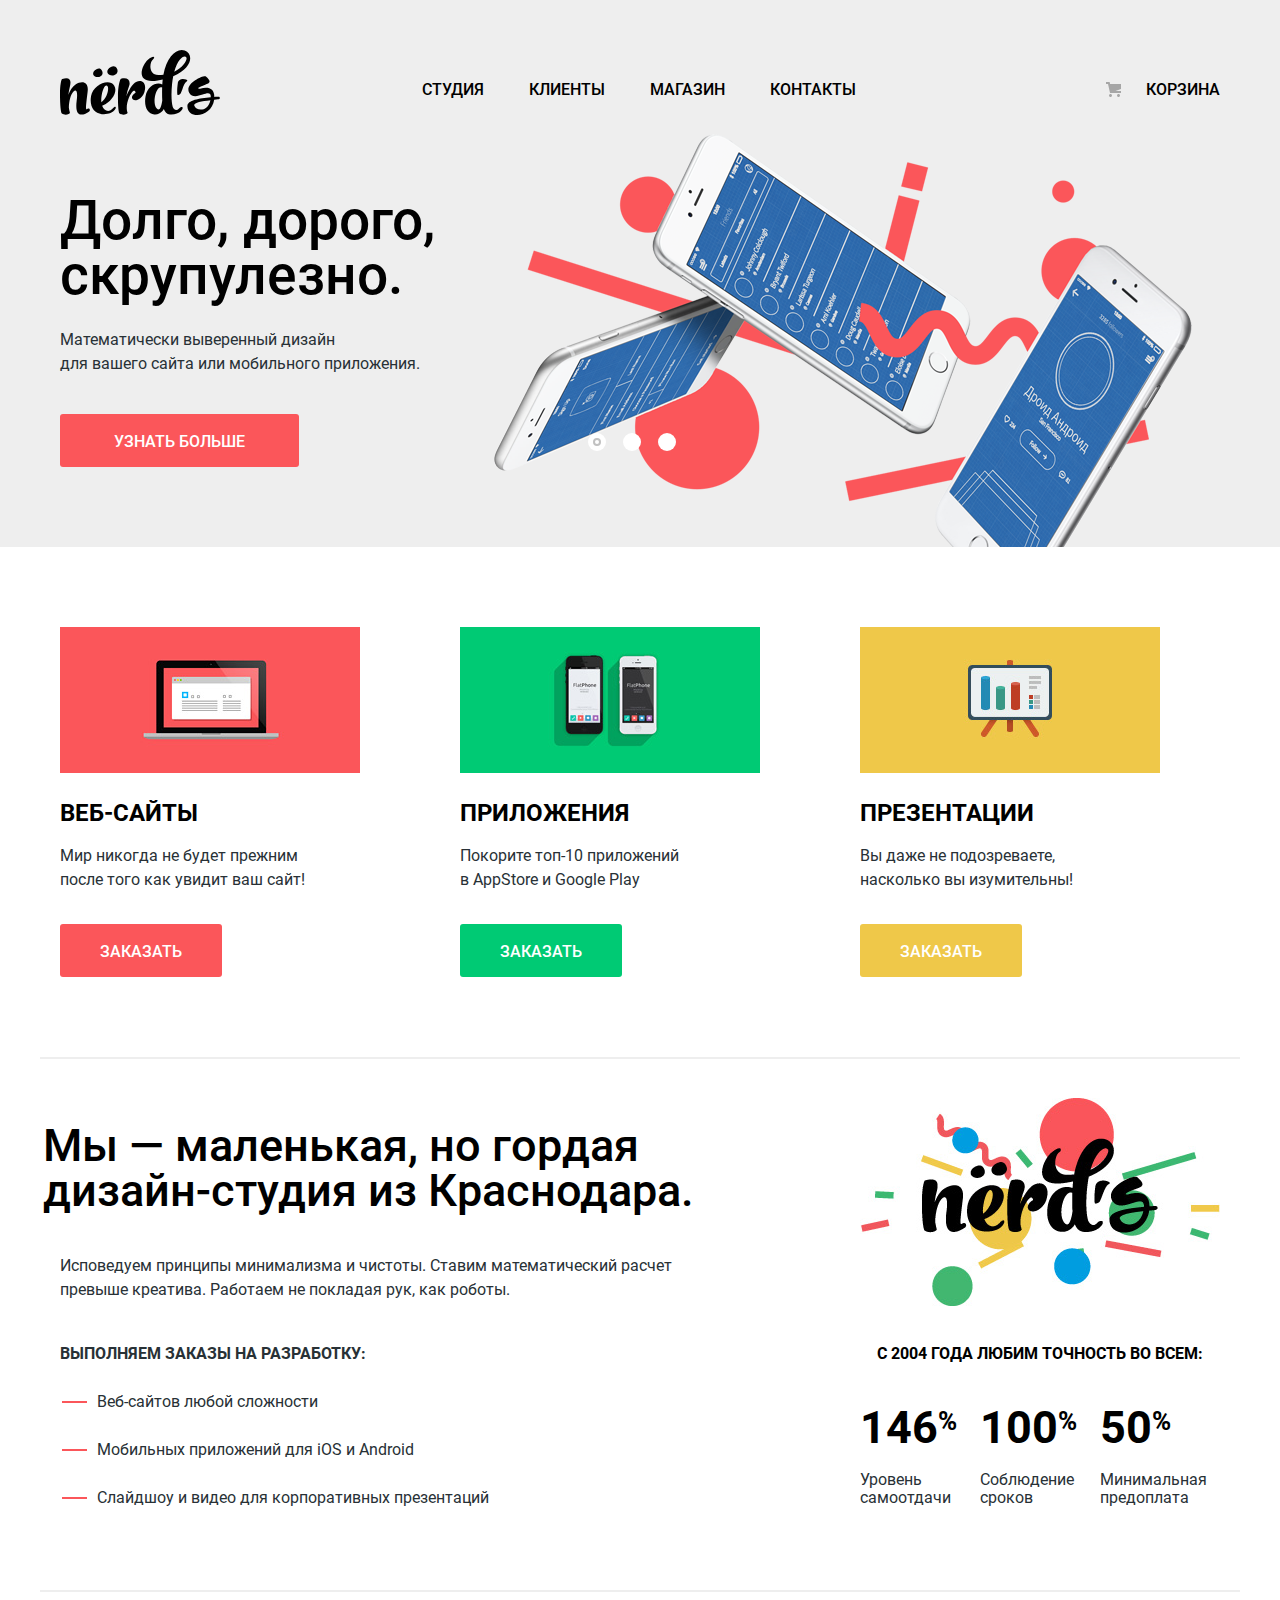
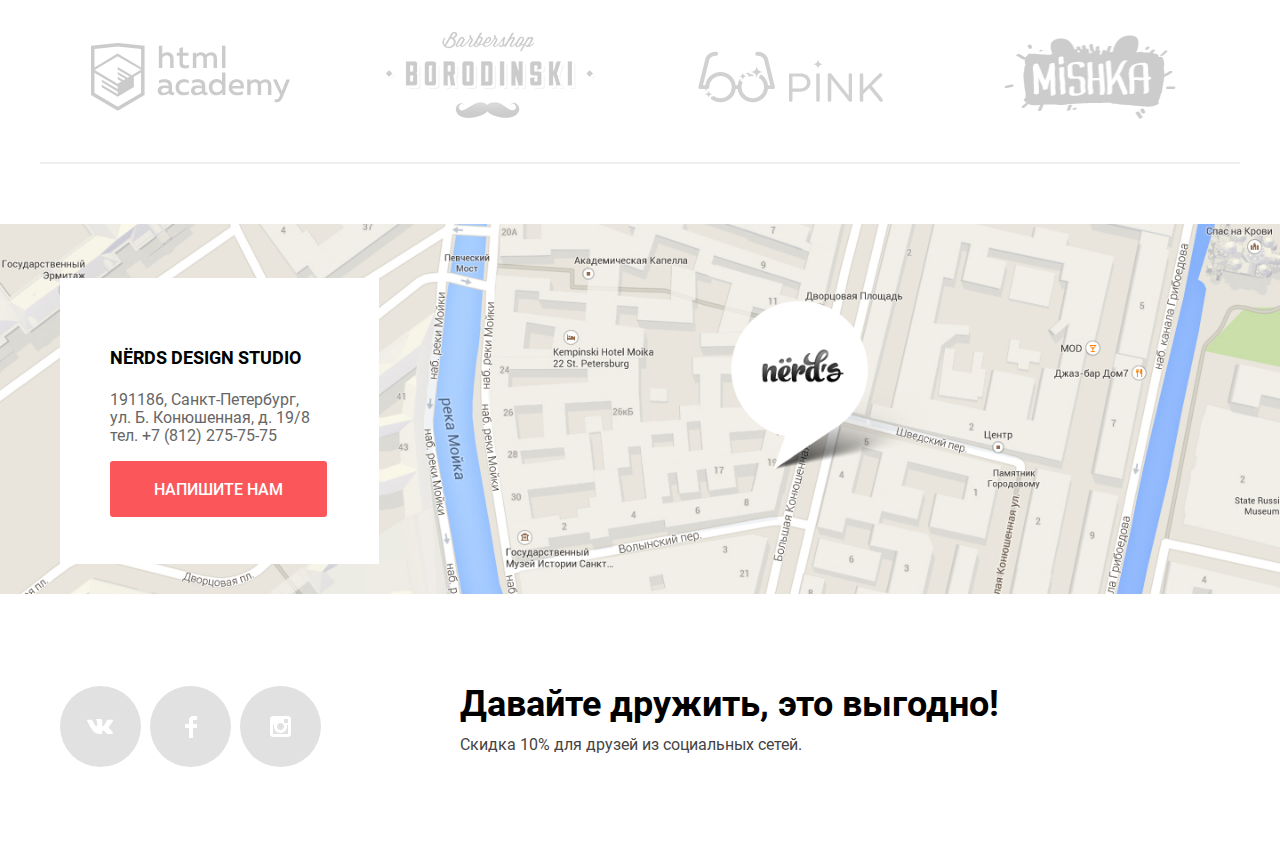
==== commit 4a7ae10b: "доработки" ====
--- a/index.html
+++ b/index.html
@@ -181,7 +181,7 @@
       <p class="social-title"><b>Давайте дружить, это выгодно!</b></p>
       <p class="social-text">Скидка 10% для друзей из социальных сетей.</p>
     </section>
-  </footer>>
+  </footer>
   <section class="modal">
     <h2 class="modal-title">Напишите нам</h2>
     <form class=feedback-form" action="https://echo.htmlacademy.ru" method="post">
--- a/css/style.css
+++ b/css/style.css
@@ -28,6 +28,8 @@
 
 :root {
   --color-black: #000000;
+  --color-black-transparent: rgba(0, 0, 0, 0.25);
+  --color-black-light-transparent: rgba(0, 0, 0, 0.4);
   --color-white: #FFFFFF;
   --color-pink-100: #FB565A;
   --color-pink-200: #E74246;
@@ -50,7 +52,7 @@
   --color-gray-520: #ABABAB;
   --color-gray-550: #666666;
   --color-gray-600: #4D4D4D;
-  --color-gray-hover-600: rgba(77, 77, 77, 0.12);
+  --color-gray-transparent-600: rgba(77, 77, 77, 0.12);
   --color-gray-700: #444444;
   --color-gray-800: #283136;
   --color-gray-900: #231F20;
@@ -235,9 +237,10 @@
   position: absolute;
   width: 400px;
   margin-left: -200px;
+  padding: 0;
   justify-content: center;
   left: 50%;
-  bottom: 96px;
+  bottom: 80px;
   z-index: 2;
 }
 
@@ -287,7 +290,6 @@
   justify-content: center;
   align-items: center;
   padding: 0;
-  margin-bottom: -15px;
   width: 18px;
   height: 18px;
   background-color: var(--color-white);
@@ -319,8 +321,8 @@
   margin: 0;
   padding: 0;
   grid-template-columns: 1fr 1fr 1fr;
-  column-gap: 40px;
-  /* Почему 40, а не 100? */
+  column-gap: 100px;
+  padding-right: 60px;
 }
 
 .products-list h3 {
@@ -558,23 +560,25 @@
   margin-top: 39px;
 }
 
-.cost-title {
-  padding-top: 13px;
-}
-
 .main-filter {
   grid-row: span 2;
+  margin-top: 15px;
+  outline: 2px solid firebrick;
 }
 
 .filter-items {
   margin: 0;
   padding: 0;
   border: none;
+  padding-bottom: 31px;
+  outline: 2px solid darkturquoise;
 }
 
 .range-filter {
   width: 260px;
-  margin-top: 48px;
+  padding-top: 32px;
+  padding-bottom: 18px;
+  outline: 2px solid forestgreen;
 }
 
 .range-controls {
@@ -634,7 +638,6 @@
   width: 80px;
   padding: 10px;
   margin-left: 8px;
-  margin-bottom: 52px;
   text-align: center;
   color: inherit;
   border: none;
@@ -644,21 +647,14 @@
   font-size: inherit;
 }
 
-.layout {
-  margin-bottom: 20px;
-}
-
-.filter-advant {
-  padding-top: 100px;
-  margin-bottom: 20px;
-}
-
 .filter-title {
   font-weight: 700;
   font-size: 18px;
   line-height: 30px;
+  margin-bottom: 16px;
   color: var(--color-black);
   text-transform: uppercase;
+  outline: 2px solid darkviolet;
 }
 
 .main-filter ul {
@@ -671,7 +667,7 @@
   font-size: 16px;
   line-height: 20px;
   padding-left: 36px;
-  margin-bottom: 20px;
+  padding-bottom: 20px;
 }
 
 .filter-item label {
@@ -685,16 +681,8 @@
   opacity: 1;
 }
 
-/* Заблокирован
-opacity: 0.3
-*/
-
-.filter-input-checkbox label {
-  padding-top: 3px;
-}
-
-..filter-input-radio label {
-  padding-top: 5px;
+.filter-input[disabled]+label {
+  opacity: 0.3;
 }
 
 .filter-input-checkbox:not(:checked)+label::before {
@@ -751,10 +739,15 @@
   color: var(--color-black);
 }
 
+.filter-title-sorting {
+  margin: 0;
+}
+
 .main-sorting {
   display: flex;
   flex-wrap: wrap;
   align-items: center;
+  outline: 2px solid red;
 }
 
 .main-sorting h2 {
@@ -765,8 +758,10 @@
   text-transform: uppercase;
   list-style: none;
   display: flex;
-  padding: 0;
-  margin: 0;
+  flex-wrap: wrap;
+  padding: 0;
+  margin: 0;
+  outline: 2px solid steelblue;
 }
 
 .sorting-type-list li {
@@ -777,6 +772,7 @@
   list-style: none;
   display: flex;
   justify-content: space-between;
+  outline: 2px solid violet;
 }
 
 .sorting-direction-list li {
@@ -785,6 +781,8 @@
 
 .sorting-item {
   opacity: 0.3;
+  font-size: 14px;
+  line-height: 18px;
   color: var(--color-black);
 }
 
@@ -796,6 +794,7 @@
   border-right-width: 5px;
   border-bottom-width: 0px;
   border-top-color: var(--color-gray-900);
+  outline: 2px solid saddlebrown;
 }
 
 .sorting-increase {
@@ -806,6 +805,7 @@
   border-right-width: 5px;
   border-top-width: 0px;
   border-bottom-color: var(--color-gray-900);
+  outline: 2px solid sandybrown;
 }
 
 .sorting-item-active {
@@ -843,13 +843,14 @@
   flex-wrap: wrap;
   align-items: flex-start;
   position: relative;
+  border-top: 40px solid var(--color-gray-transparent-600);
+  border-radius: 4px;
+  outline: 2px solid plum;
+}
+
+.template-item:hover {
+  box-shadow: 0px 6px 15px rgba(0, 0, 0, 0.25);
   border-top: 40px solid var(--color-gray-600);
-  border-radius: 4px;
-}
-
-.template-item:hover {
-  filter: drop-shadow(0px 6px 15px rgba(0, 0, 0, 0.25));
-  border-top: 40px solid var(--color-gray-hover-600);
 }
 
 .template-item::before {
@@ -865,6 +866,7 @@
 }
 
 .template-item img {
+  display: block;
   max-width: 100%;
   padding-left: 1px;
   height: auto;
@@ -878,17 +880,13 @@
   position: absolute;
   width: 360px;
   min-height: 231px;
-  bottom: 5px;
+  bottom: 0;
   border-radius: 0px 0px 5px 5px;
   opacity: 0;
   background-color: var(--color-gray-100);
 }
 
-.template-description:hover {
-  opacity: 1;
-}
-
-.template-description:active {
+.template-item:hover .template-description {
   opacity: 1;
 }
 
@@ -938,6 +936,10 @@
 
 /* Footer */
 
+.main-footer {
+  margin-top: 60px;
+}
+
 .map img {
   width: 100%;
 }
@@ -945,6 +947,7 @@
 .map-wrapper {
   position: relative;
   z-index: 0;
+  padding: 54px 0;
 }
 
 .map {
@@ -961,7 +964,6 @@
   width: 319px;
   text-align: left;
   padding: 47px 50px;
-  margin: 54px 0 54px 0;
   background-color: var(--color-white);
 }
 
@@ -993,7 +995,9 @@
 
 .footer-social {
   display: grid;
-  grid-template-columns: 1fr 2fr;
+  column-gap: 40px;
+  grid-template-columns: repeat(3, 1fr);
+  padding: 68px 20px 76px 20px;
 }
 
 .social-list {
@@ -1051,11 +1055,13 @@
   line-height: 36px;
   color: var(--color-black);
   margin: 0;
+  grid-column: span 2;
 }
 
 .social-text {
   color: var(--color-gray-700);
-  grid-column-start: 2;
+  grid-column: span 2;
+  margin: 0;
 }
 
 /* Modal */
@@ -1083,7 +1089,7 @@
   line-height: 18px;
   color: var(--color-black);
   background-color: var(--color-white);
-  box-shadow: 0px 20px 40px rgba(0, 0, 0, 0.4);
+  box-shadow: 0px 20px 40px var(--color-black-light-transparent);
 }
 
 .modal label {
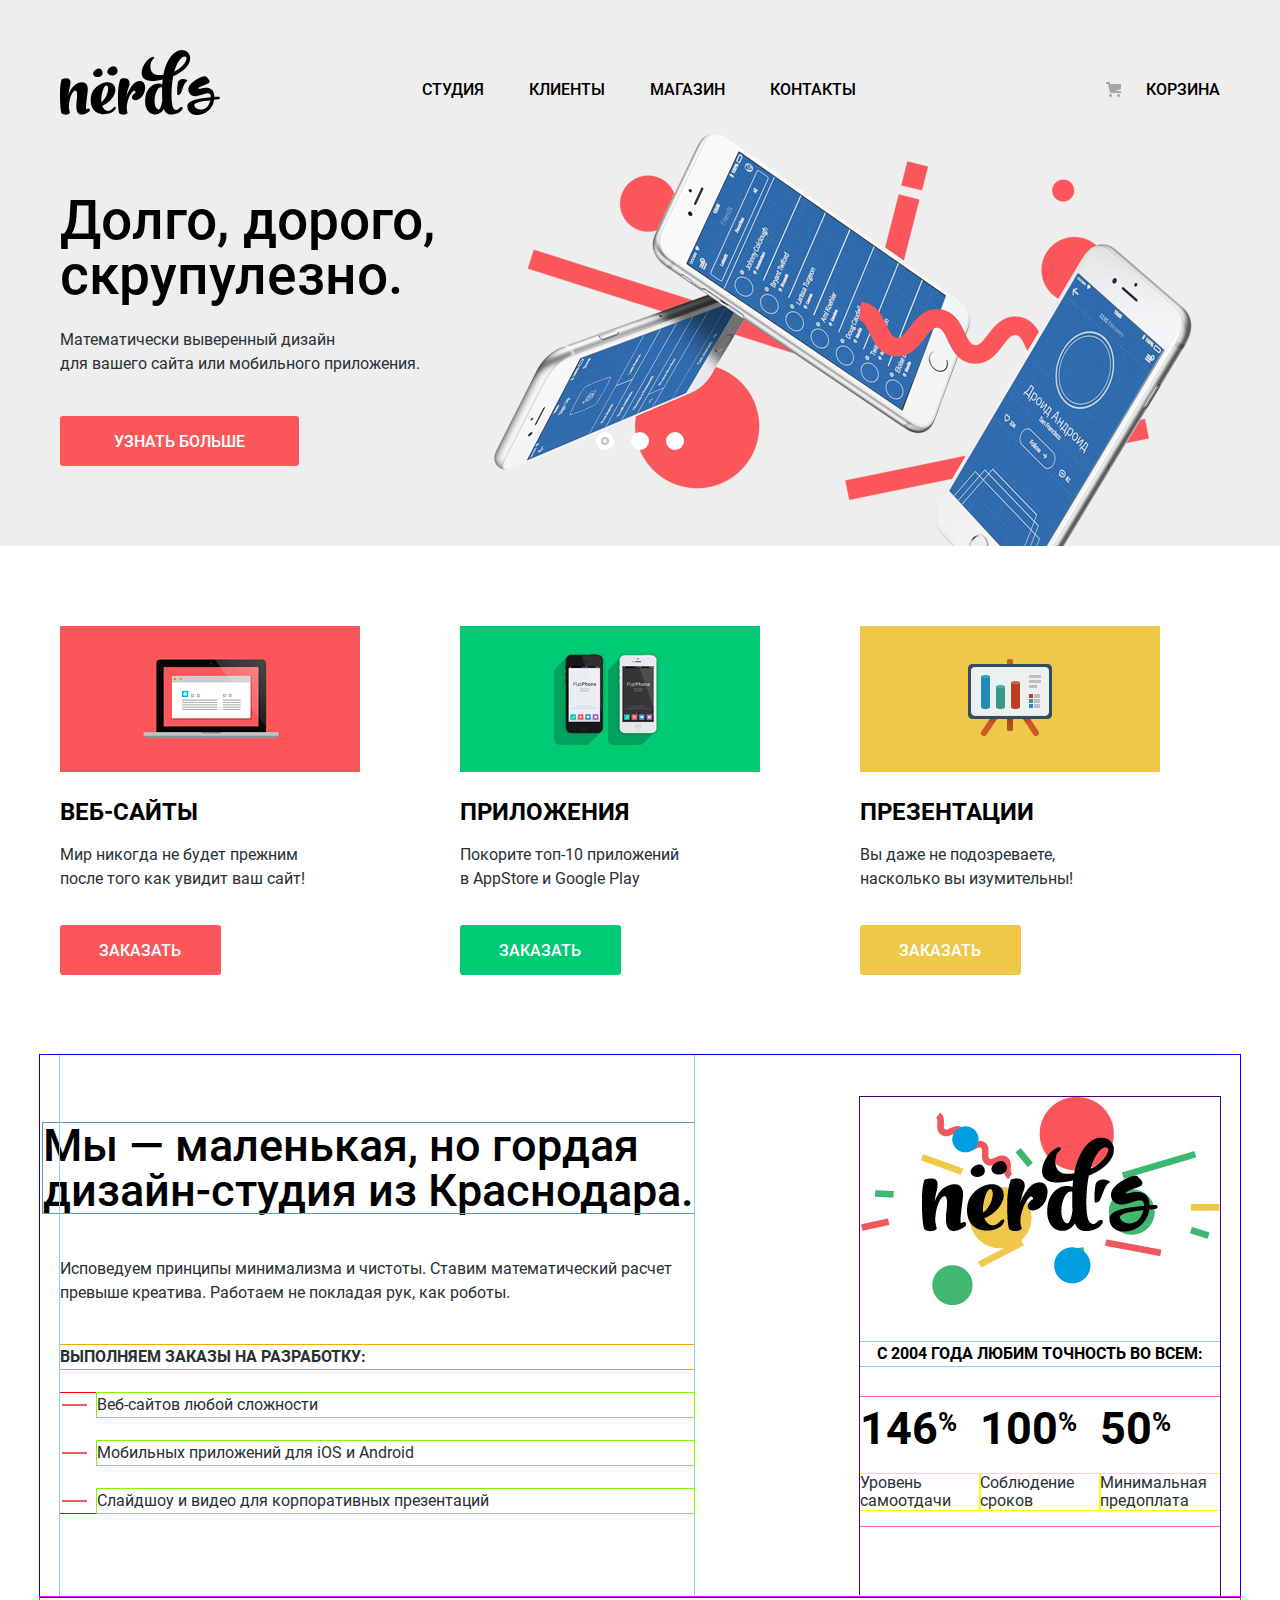
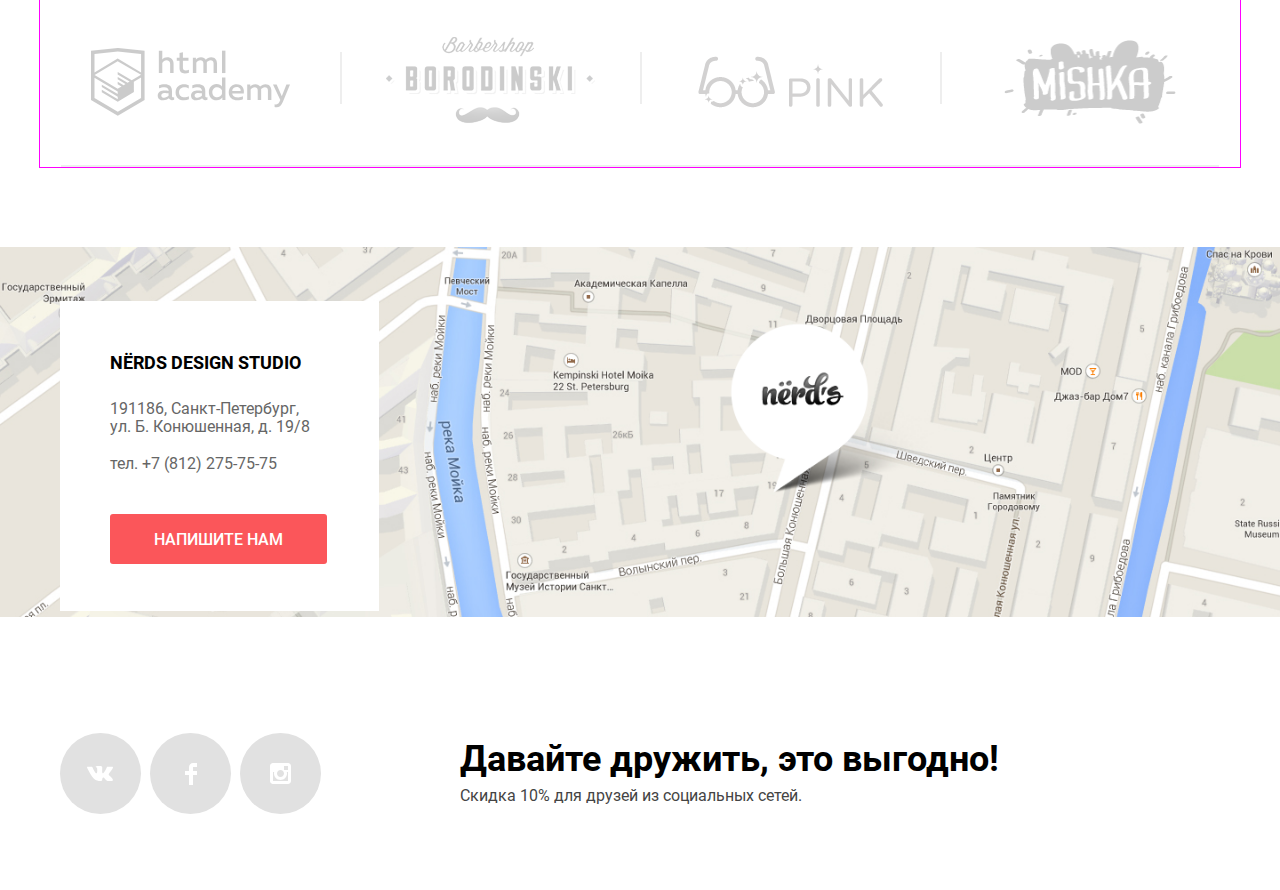
==== commit f32aa62e: "правки" ====
--- a/index.html
+++ b/index.html
@@ -94,7 +94,8 @@
         <h2 class="visually-hidden">О нас</h2>
         <p class="features-title">Мы — маленькая, но гордая <br>
           дизайн-студия из Краснодара.</p>
-        <p>Исповедуем принципы минимализма и чистоты. Ставим математический расчет <br> превыше креатива. Работаем
+        <p class="features-taxt">Исповедуем принципы минимализма и чистоты. Ставим математический расчет <br> превыше
+          креатива. Работаем
           не
           покладая рук, как роботы.</p>
         <p class="features-subtitle">Выполняем заказы на разработку:</p>
@@ -159,8 +160,8 @@
         <section class="contacts">
           <h2 class="visually-hidden">Контакты</h2>
           <p class="contact-title">NЁRDS DESIGN STUDIO</p>
-          <p class="contact-text">191186, Санкт-Петербург,<br> ул. Б. Конюшенная, д. 19/8<br> тел. +7 (812) 275-75-75
-          </p>
+          <p class="contact-text">191186, Санкт-Петербург,<br> ул. Б. Конюшенная, д. 19/8<br></p>
+          <a class="contact-tel" href="tel:+78122757575">тел. +7 (812) 275-75-75</a>
           <a class="button" href="blank.html">Напишите нам</a>
         </section>
       </div>
--- a/css/style.css
+++ b/css/style.css
@@ -209,7 +209,9 @@
   background-color: var(--color-pink-100);
   font-weight: 500;
   text-transform: uppercase;
-  padding: 16px 40px 13px 40px;
+  font-size: 16px;
+  line-height: 18px;
+  padding: 17px 40px 15px 39px;
   border-radius: 3px;
   border: none;
   display: inline-block;
@@ -275,14 +277,18 @@
 }
 
 .slide .button {
-  padding: 16px 54px 13px 54px;
-  margin-top: 38px;
+  padding: 17px 54px 15px 54px;
+  margin-top: 40px;
   margin-bottom: 80px;
   border: 0;
 }
 
 .slide-item {
   margin-right: 17px;
+}
+
+.slide-item:last-child {
+  margin-right: 0;
 }
 
 .slide-item button {
@@ -357,7 +363,7 @@
 }
 
 .product-item p {
-  margin-bottom: 32px;
+  margin-bottom: 34px;
 }
 
 .product-item .button {
@@ -391,7 +397,18 @@
 /* Decoration */
 
 .section-bottom-border {
-  border-bottom: 2px solid var(--color-gray-100);
+  position: relative;
+}
+
+.section-bottom-border::after {
+  content: "";
+  display: block;
+  position: absolute;
+  bottom: 0;
+  left: 21px;
+  width: 1158px;
+  height: 2px;
+  background-color: var(--color-gray-100);
 }
 
 .filled-section {
@@ -404,34 +421,40 @@
   display: flex;
   justify-content: space-between;
   column-gap: 40px;
+  outline: 1px solid blue;
+}
+
+.features-wrapper {
+  outline: 1px solid lightskyblue;
 }
 
 .features-title {
   font-weight: 500;
   font-size: 45px;
   line-height: 45px;
-  margin-top: 64px;
-  margin-left: -17px;
-  margin-bottom: 41px;
-  color: var(--color-black);
+  margin: 68px 0 44px -17px;
+  color: var(--color-black);
+  outline: 1px solid cadetblue;
 }
 
 .features-subtitle {
   font-weight: 700;
   text-transform: uppercase;
   margin-top: 40px;
-  margin-bottom: 23px;
+  outline: 1px solid orange;
 }
 
 .features-list {
   list-style: none;
-  margin-bottom: 80px;
-  margin-left: -3px;
+  margin-bottom: 84px;
+  outline: 1px solid red;
 }
 
 .feature-item {
   margin: 24px 0;
   position: relative;
+  margin-left: -3px;
+  outline: 1px solid lawngreen;
 }
 
 .feature-item::before {
@@ -446,9 +469,10 @@
 }
 
 .stat-wrapper {
-  margin-top: 39px;
+  margin-top: 42px;
   padding-top: 245px;
   min-width: 360px;
+  outline: 1px solid indigo;
   background: url(../img/illustration/nerds-illustration.png) no-repeat;
 }
 
@@ -456,44 +480,48 @@
   display: grid;
   grid-template-columns: repeat(3, 1fr);
   margin: 0;
-  margin-top: 30px;
+  margin-top: 31px;
   padding: 0;
   list-style: none;
+  outline: 1px solid hotpink;
 }
 
 .stat-title {
   font-weight: 700;
   color: var(--color-black);
+  margin: 0;
   text-transform: uppercase;
-  margin-top: -1px;
   text-align: center;
+  outline: 1px solid lightskyblue;
 }
 
 .stat-subtitle {
   font-weight: 700;
   color: var(--color-black);
   margin: 0;
-  padding: 0;
   font-size: 45px;
   line-height: 64px;
 }
 
 .percent {
-  margin-top: 1px;
+  margin: 0px;
   font-size: 26px;
   line-height: 40px;
 }
 
 .stat-text {
-  margin-top: 11px;
+  margin-top: 13px;
   font-size: 16px;
   line-height: 18px;
+  outline: 1px solid yellow;
 }
 
 /* Partners */
 
 .partners {
   padding: 0;
+  margin-bottom: 20px;
+  outline: 1px solid magenta;
 }
 
 .partners-list {
@@ -521,9 +549,8 @@
   width: 2px;
   height: 52px;
   top: 55px;
-}
-
-/* что-то не учла. псевдоэлемент не работает */
+  background-color: var(--color-gray-100);
+}
 
 .partner-item a {
   display: flex;
@@ -563,7 +590,7 @@
 .main-filter {
   grid-row: span 2;
   margin-top: 15px;
-  outline: 2px solid firebrick;
+  outline: 2px solid green;
 }
 
 .filter-items {
@@ -677,10 +704,6 @@
   user-select: none;
 }
 
-.filter-input:hover+label {
-  opacity: 1;
-}
-
 .filter-input[disabled]+label {
   opacity: 0.3;
 }
@@ -734,9 +757,14 @@
   border-radius: 50%;
 }
 
+.filter-item label:hover::before, .filter-item label:hover::after, .filter-input:focus+label::before, .filter-input:focus+label::after {
+  opacity: 1;
+}
+
 .filter-button {
   background-color: var(--color-gray-100);
   color: var(--color-black);
+  padding: 17px 89px 15px 88px;
 }
 
 .filter-title-sorting {
@@ -747,7 +775,7 @@
   display: flex;
   flex-wrap: wrap;
   align-items: center;
-  outline: 2px solid red;
+  margin-top: 15px;
 }
 
 .main-sorting h2 {
@@ -761,7 +789,6 @@
   flex-wrap: wrap;
   padding: 0;
   margin: 0;
-  outline: 2px solid steelblue;
 }
 
 .sorting-type-list li {
@@ -770,13 +797,10 @@
 
 .sorting-direction-list {
   list-style: none;
+  margin: 0;
+  padding: 0;
   display: flex;
   justify-content: space-between;
-  outline: 2px solid violet;
-}
-
-.sorting-direction-list li {
-  width: 11px;
 }
 
 .sorting-item {
@@ -786,28 +810,6 @@
   color: var(--color-black);
 }
 
-.sorting-decrease {
-  display: block;
-  width: 0;
-  border: 11px solid transparent;
-  border-left-width: 5px;
-  border-right-width: 5px;
-  border-bottom-width: 0px;
-  border-top-color: var(--color-gray-900);
-  outline: 2px solid saddlebrown;
-}
-
-.sorting-increase {
-  display: block;
-  width: 0;
-  border: 11px solid transparent;
-  border-left-width: 5px;
-  border-right-width: 5px;
-  border-top-width: 0px;
-  border-bottom-color: var(--color-gray-900);
-  outline: 2px solid sandybrown;
-}
-
 .sorting-item-active {
   opacity: 1;
 }
@@ -820,13 +822,38 @@
   opacity: 1;
 }
 
+.sorting-direction {
+  opacity: 0.2;
+  padding: 9px;
+}
+
+.sorting-decrease {
+  margin-left: 40px;
+}
+
+.sorting-increase {
+  margin-right: -9px;
+}
+
+.sorting-direction-active, .sorting-direction:active, .sorting-direction:hover {
+  opacity: 1;
+}
+
+.sorting-direction-active path, .sorting-direction:active path {
+  fill: var(--color-gray-900);
+}
+
 /* templates */
+
+.templates {
+  margin-top: 48px;
+  outline: 1px solid mediumvioletred;
+}
 
 .templates-list {
   list-style: none;
   padding: 0;
   margin: 0;
-  margin-top: 31px;
   display: grid;
   grid-template-columns: 1fr 1fr;
   column-gap: 40px;
@@ -845,7 +872,6 @@
   position: relative;
   border-top: 40px solid var(--color-gray-transparent-600);
   border-radius: 4px;
-  outline: 2px solid plum;
 }
 
 .template-item:hover {
@@ -890,6 +916,10 @@
   opacity: 1;
 }
 
+.template-description a {
+  margin-top: 26px;
+}
+
 .template-description p {
   display: inline-block;
   text-align: center;
@@ -904,7 +934,7 @@
   list-style: none;
   padding: 0;
   margin: 0;
-  margin-top: 46px;
+  margin-top: 54px;
 }
 
 .pagination-item {
@@ -919,14 +949,16 @@
   color: var(--color-black);
   background-color: var(--color-gray-100);
   text-transform: uppercase;
-  padding: 14px 17px 14px 17px;
+  font-size: 16px;
+  line-height: 18px;
+  padding: 17px 20px 15px 20px;
   display: block;
   border-radius: 3px;
   border: 3px solid var(--color-gray-100);
 }
 
 .pagination-item:last-child .pagination-link {
-  padding: 14px 77px 14px 78px;
+  padding: 17px 77px 15px 78px;
 }
 
 .pagination-item-active .pagination-link {
@@ -969,7 +1001,7 @@
 
 .contact-title {
   color: var(--color-black);
-  margin: 0px 0p 22px 0;
+  margin: 0 0 22px 0;
   font-weight: 700;
   font-size: 18px;
   line-height: 30px;
@@ -984,7 +1016,7 @@
 .contact-tel {
   display: inline-block;
   color: var(--color-gray-550);
-  margin-bottom: 37px;
+  margin-bottom: 38px;
 }
 
 .contacts .button {
@@ -1055,6 +1087,7 @@
   line-height: 36px;
   color: var(--color-black);
   margin: 0;
+  margin-top: 8px;
   grid-column: span 2;
 }
 
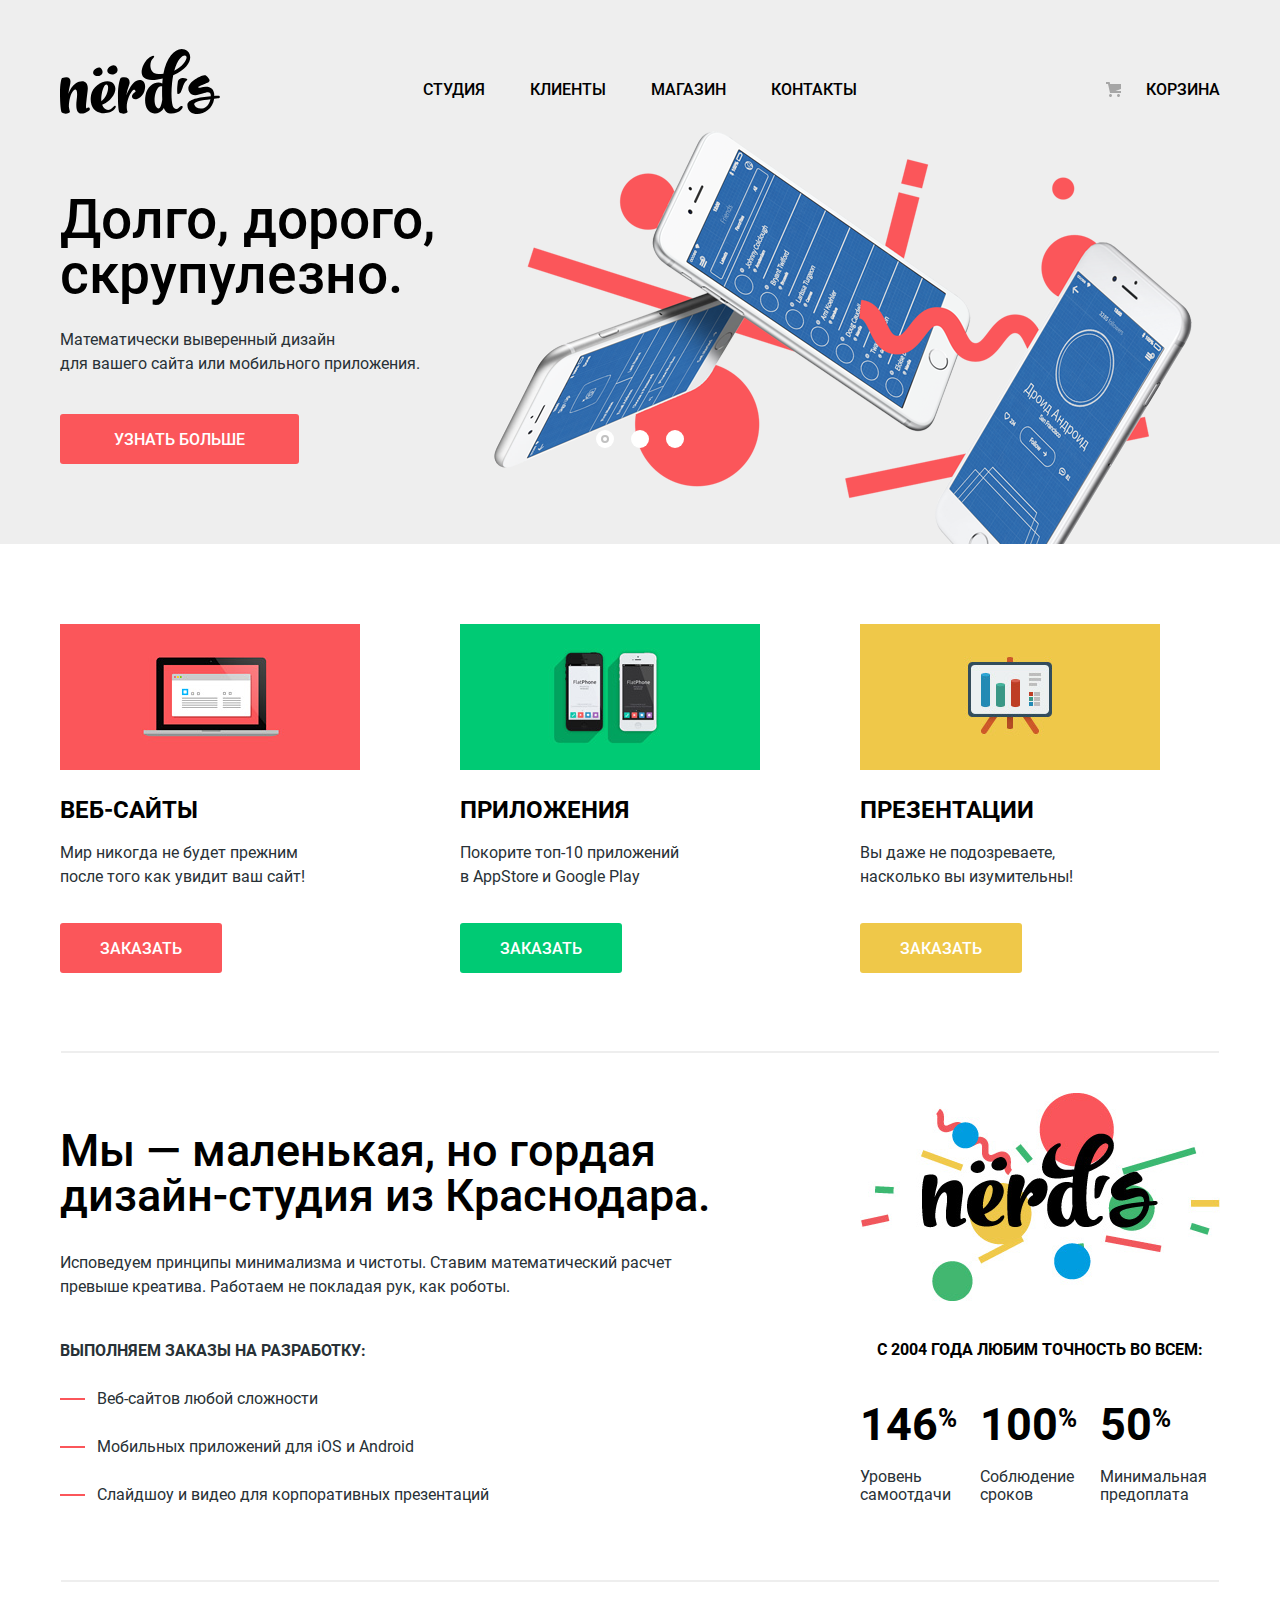
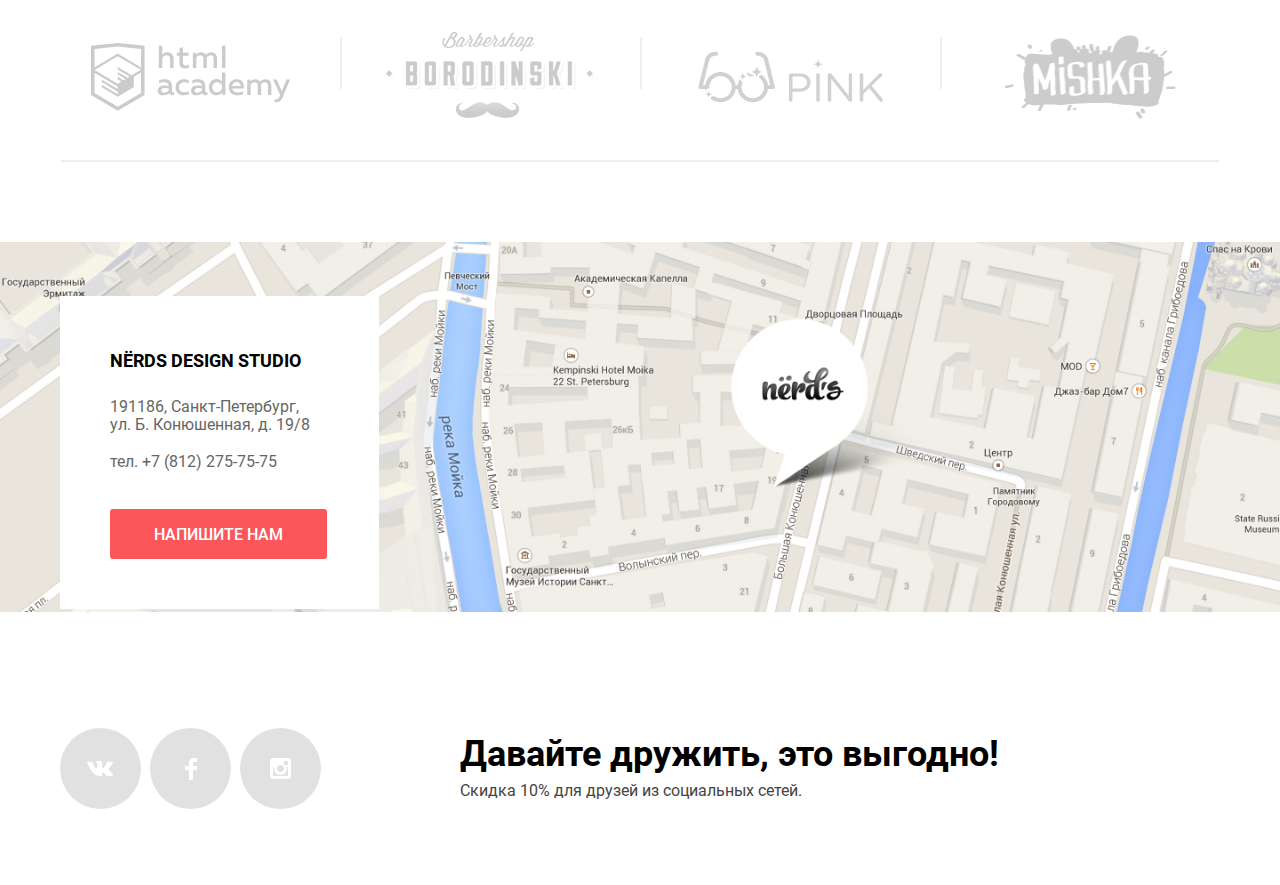
==== commit 0425215b: "завершение сетки" ====
--- a/index.html
+++ b/index.html
@@ -162,7 +162,7 @@
           <p class="contact-title">NЁRDS DESIGN STUDIO</p>
           <p class="contact-text">191186, Санкт-Петербург,<br> ул. Б. Конюшенная, д. 19/8<br></p>
           <a class="contact-tel" href="tel:+78122757575">тел. +7 (812) 275-75-75</a>
-          <a class="button" href="blank.html">Напишите нам</a>
+          <a class="button button-feedback" href="blank.html">Напишите нам</a>
         </section>
       </div>
     </div>
@@ -185,20 +185,21 @@
   </footer>
   <section class="modal">
     <h2 class="modal-title">Напишите нам</h2>
-    <form class=feedback-form" action="https://echo.htmlacademy.ru" method="post">
+    <form class="feedback-form" action="https://echo.htmlacademy.ru" method="post">
       <p class="field">
         <label class="field-label" for="login-name">Ваше имя:</label>
-        <input class="field-input login-user" id="login-name" type="text" name="name" placeholder="Имя Фамилия">
+        <input class="field-input login-user" id="login-name" type="text" name="name" placeholder="Имя Фамилия"
+          pattern="[A-Za-zА-Яа-яЁё]*?\s[A-Za-zА-Яа-яЁё]*" required>
       </p>
       <p class="field">
         <label class="field-label" for="login-email">Ваш email:</label>
         <input class="field-input login-email-user" id="login-email" type="email" name="email"
-          placeholder="email@example.com">
+          placeholder="email@example.com" pattern="[a-z0-9._%+-]+@[a-z0-9.-]+\.[a-z]{2,4}$" required>
       </p>
-      <p class="field">
+      <p class="field field-area">
         <label class="field-label" for="login-text">Текст письма:</label>
-        <input class="field-input login-text" id="login-text" type="textarea" name="text"
-          placeholder="В свободной форме">
+        <textarea class="field-textarea field-input login-text" id="login-text" name="text" rows="4"
+          placeholder="В свободной форме"></textarea>
       </p>
       <button class="button" type="submit">Отправить</button>
     </form>
@@ -207,6 +208,8 @@
     </button>
   </section>
 
+  <script src="js/modal.js"></script>
+
 </body>
 
 </html>
--- a/css/style.css
+++ b/css/style.css
@@ -44,6 +44,7 @@
   --color-gray-200: #E1E1E1;
   --color-gray-300: #DFDFDF;
   --color-gray-400: #D5D5D5;
+  --color-gray-410: #D7DCDE;
   --color-gray-420: #D7DCDF;
   --color-gray-450: #DBDBDB;
   --color-gray-470: #C1C1C1;
@@ -117,7 +118,7 @@
   display: flex;
   justify-content: space-between;
   margin: 0 auto;
-  padding-top: 49px;
+  margin-top: 48px;
   width: 1200px;
   font-size: 16px;
   line-height: 30px;
@@ -130,14 +131,14 @@
   font-size: 16px;
   line-height: 30px;
   text-transform: uppercase;
-  padding: 0px 22px 0px 23px;
+  padding: 1px 22px 0px 23px;
 }
 
 .site-nav {
   display: flex;
   flex-wrap: wrap;
   margin: 0;
-  margin-right: 44px;
+  margin-right: 43px;
   list-style: none;
   padding: 26px 15px 13px 15px;
 }
@@ -162,7 +163,7 @@
 .cart-link {
   text-transform: uppercase;
   text-align: right;
-  margin-top: 16px;
+  margin-top: 17px;
   padding: 10px 0 10px 45px;
   position: relative;
 }
@@ -199,7 +200,7 @@
   width: 100%;
   height: 2px;
   background-color: var(--color-pink-100);
-  bottom: -19px;
+  bottom: -20px;
 }
 
 /* Buttons */
@@ -211,7 +212,7 @@
   text-transform: uppercase;
   font-size: 16px;
   line-height: 18px;
-  padding: 17px 40px 15px 39px;
+  padding: 17px 40px 15px 40px;
   border-radius: 3px;
   border: none;
   display: inline-block;
@@ -251,7 +252,7 @@
   font-size: 55px;
   line-height: 55px;
   margin-top: 58px;
-  margin-bottom: 25px;
+  margin-bottom: 26px;
   color: var(--color-black);
 }
 
@@ -278,7 +279,7 @@
 
 .slide .button {
   padding: 17px 54px 15px 54px;
-  margin-top: 40px;
+  margin-top: 38px;
   margin-bottom: 80px;
   border: 0;
 }
@@ -421,40 +422,31 @@
   display: flex;
   justify-content: space-between;
   column-gap: 40px;
-  outline: 1px solid blue;
-}
-
-.features-wrapper {
-  outline: 1px solid lightskyblue;
 }
 
 .features-title {
   font-weight: 500;
   font-size: 45px;
   line-height: 45px;
-  margin: 68px 0 44px -17px;
-  color: var(--color-black);
-  outline: 1px solid cadetblue;
+  margin: 75px 0 33px 0px;
+  color: var(--color-black);
 }
 
 .features-subtitle {
   font-weight: 700;
   text-transform: uppercase;
   margin-top: 40px;
-  outline: 1px solid orange;
 }
 
 .features-list {
   list-style: none;
-  margin-bottom: 84px;
-  outline: 1px solid red;
+  margin-bottom: 75px;
 }
 
 .feature-item {
   margin: 24px 0;
   position: relative;
   margin-left: -3px;
-  outline: 1px solid lawngreen;
 }
 
 .feature-item::before {
@@ -464,15 +456,14 @@
   background-color: var(--color-pink-100);
   display: block;
   position: absolute;
-  left: -35px;
+  left: -37px;
   top: 11px;
 }
 
 .stat-wrapper {
-  margin-top: 42px;
+  margin-top: 40px;
   padding-top: 245px;
   min-width: 360px;
-  outline: 1px solid indigo;
   background: url(../img/illustration/nerds-illustration.png) no-repeat;
 }
 
@@ -483,7 +474,6 @@
   margin-top: 31px;
   padding: 0;
   list-style: none;
-  outline: 1px solid hotpink;
 }
 
 .stat-title {
@@ -492,7 +482,6 @@
   margin: 0;
   text-transform: uppercase;
   text-align: center;
-  outline: 1px solid lightskyblue;
 }
 
 .stat-subtitle {
@@ -510,10 +499,9 @@
 }
 
 .stat-text {
-  margin-top: 13px;
+  margin-top: 11px;
   font-size: 16px;
   line-height: 18px;
-  outline: 1px solid yellow;
 }
 
 /* Partners */
@@ -521,7 +509,6 @@
 .partners {
   padding: 0;
   margin-bottom: 20px;
-  outline: 1px solid magenta;
 }
 
 .partners-list {
@@ -538,7 +525,7 @@
   display: flex;
   width: 25%;
   height: 110px;
-  margin: 30px auto 30px;
+  margin: 40px auto 30px;
   line-height: 0;
 }
 
@@ -590,31 +577,32 @@
 .main-filter {
   grid-row: span 2;
   margin-top: 15px;
-  outline: 2px solid green;
 }
 
 .filter-items {
   margin: 0;
   padding: 0;
   border: none;
-  padding-bottom: 31px;
-  outline: 2px solid darkturquoise;
+  margin-bottom: 27px;
+}
+
+.filter-items:first-child {
+  margin-bottom: 33px;
 }
 
 .range-filter {
   width: 260px;
   padding-top: 32px;
-  padding-bottom: 18px;
-  outline: 2px solid forestgreen;
+  padding-bottom: 21px;
 }
 
 .range-controls {
   position: relative;
-  height: 80px;
   margin-bottom: 14px;
   padding-top: 39px;
-  padding-right: 20px;
-  padding-left: 20px;
+  padding-bottom: 39px;
+  padding-right: 22px;
+  padding-left: 28px;
   background-color: var(--color-gray-100);
   border-radius: 3px;
 }
@@ -622,6 +610,7 @@
 .range-controls .scale {
   height: 2px;
   background: var(--color-gray-420);
+  position: relative;
 }
 
 .range-controls .bar {
@@ -632,11 +621,12 @@
 
 .range-controls .toggle {
   position: absolute;
-  top: 30px;
+  top: -9px;
   left: 0;
-  width: 4px;
-  height: 4px;
-  padding: 0;
+  width: 20px;
+  height: 20px;
+  padding: 0;
+  margin-left: -10px;
   border: 8px solid var(--color-white);
   background-color: var(--color-gray-520);
   border-radius: 50%;
@@ -645,11 +635,11 @@
 }
 
 .range-controls .toggle-min {
-  left: 18px;
+  left: 0;
 }
 
 .range-controls .toggle-max {
-  left: 160px;
+  left: 100%
 }
 
 .price-controls {
@@ -681,7 +671,6 @@
   margin-bottom: 16px;
   color: var(--color-black);
   text-transform: uppercase;
-  outline: 2px solid darkviolet;
 }
 
 .main-filter ul {
@@ -693,8 +682,8 @@
 .filter-item {
   font-size: 16px;
   line-height: 20px;
-  padding-left: 36px;
-  padding-bottom: 20px;
+  padding-left: 0;
+  margin-bottom: 15px;
 }
 
 .filter-item label {
@@ -702,6 +691,8 @@
   display: block;
   cursor: pointer;
   user-select: none;
+  padding: 2px 0 2px 36px;
+  min-height: 23px;
 }
 
 .filter-input[disabled]+label {
@@ -711,7 +702,7 @@
 .filter-input-checkbox:not(:checked)+label::before {
   content: "";
   position: absolute;
-  left: -36px;
+  left: 0;
   top: 0;
   width: 23px;
   height: 23px;
@@ -724,7 +715,7 @@
   content: "";
   position: absolute;
   top: 0px;
-  left: -36px;
+  left: 0;
   width: 25px;
   height: 23px;
   opacity: 0.4;
@@ -736,7 +727,7 @@
 .filter-input-radio+label::before {
   content: "";
   position: absolute;
-  left: -36px;
+  left: 0;
   top: 0;
   width: 25px;
   height: 25px;
@@ -748,7 +739,7 @@
 .filter-input-radio:checked+label::after {
   content: "";
   position: absolute;
-  left: -28px;
+  left: 8px;
   top: 8px;
   width: 9px;
   height: 9px;
@@ -765,6 +756,7 @@
   background-color: var(--color-gray-100);
   color: var(--color-black);
   padding: 17px 89px 15px 88px;
+  margin-top: 8px;
 }
 
 .filter-title-sorting {
@@ -846,8 +838,7 @@
 /* templates */
 
 .templates {
-  margin-top: 48px;
-  outline: 1px solid mediumvioletred;
+  margin-top: 50px;
 }
 
 .templates-list {
@@ -874,8 +865,16 @@
   border-radius: 4px;
 }
 
+.template-item>a {
+  width: 100%;
+  border: 1px solid var(--color-gray-100)
+}
+
+.template-item:hover>a {
+  border-color: transparent;
+}
+
 .template-item:hover {
-  box-shadow: 0px 6px 15px rgba(0, 0, 0, 0.25);
   border-top: 40px solid var(--color-gray-600);
 }
 
@@ -894,9 +893,12 @@
 .template-item img {
   display: block;
   max-width: 100%;
-  padding-left: 1px;
   height: auto;
   object-fit: contain;
+}
+
+.template-item:hover img {
+  box-shadow: 0px 6px 15px var(--color-black-transparent);
 }
 
 .template-description {
@@ -910,20 +912,35 @@
   border-radius: 0px 0px 5px 5px;
   opacity: 0;
   background-color: var(--color-gray-100);
+  padding-top: 26px;
+  padding-bottom: 44px;
+  margin: 0;
 }
 
 .template-item:hover .template-description {
   opacity: 1;
 }
 
-.template-description a {
-  margin-top: 26px;
+.template-description h3 {
+  margin: 0;
+  font-size: 18px;
+  line-height: 30px;
+  font-weight: 700;
 }
 
 .template-description p {
   display: inline-block;
   text-align: center;
-  margin: 12px 0 32px 0;
+  font-size: 16px;
+  line-height: 18px;
+  color: var(--color-gray-550);
+  padding: 12px 0 32px 0;
+  margin: 0;
+}
+
+.template-description .button {
+  padding-left: 72px;
+  padding-right: 72px;
 }
 
 /* Pagination */
@@ -951,14 +968,16 @@
   text-transform: uppercase;
   font-size: 16px;
   line-height: 18px;
-  padding: 17px 20px 15px 20px;
+  padding: 14px 17px 12px 17px;
   display: block;
   border-radius: 3px;
   border: 3px solid var(--color-gray-100);
+  min-width: 50px;
+  text-align: center;
 }
 
 .pagination-item:last-child .pagination-link {
-  padding: 17px 77px 15px 78px;
+  padding: 14px 76px 12px 76px;
 }
 
 .pagination-item-active .pagination-link {
@@ -973,6 +992,10 @@
 }
 
 .map img {
+  width: 100%;
+}
+
+.map iframe {
   width: 100%;
 }
 
@@ -995,7 +1018,7 @@
 .contacts {
   width: 319px;
   text-align: left;
-  padding: 47px 50px;
+  padding: 50px 50px;
   background-color: var(--color-white);
 }
 
@@ -1016,7 +1039,7 @@
 .contact-tel {
   display: inline-block;
   color: var(--color-gray-550);
-  margin-bottom: 38px;
+  margin-bottom: 35px;
 }
 
 .contacts .button {
@@ -1029,7 +1052,7 @@
   display: grid;
   column-gap: 40px;
   grid-template-columns: repeat(3, 1fr);
-  padding: 68px 20px 76px 20px;
+  padding: 65px 20px 76px 20px;
 }
 
 .social-list {
@@ -1105,14 +1128,15 @@
   font-size: 45px;
   line-height: 53px;
   margin: 0;
+  margin-bottom: 37px;
 }
 
 .modal {
   display: none;
   position: fixed;
-  top: auto;
+  top: 20px;
   right: auto;
-  bottom: 180px;
+  bottom: auto;
   left: 50%;
   margin: auto;
   margin-left: -480px;
@@ -1123,10 +1147,52 @@
   color: var(--color-black);
   background-color: var(--color-white);
   box-shadow: 0px 20px 40px var(--color-black-light-transparent);
+  z-index: 3;
+}
+
+.modal-show {
+  display: block;
+  animation: bounce 0.6s;
+}
+
+.modal-error {
+  animation: shake 0.6s;
 }
 
 .modal label {
   font-weight: 700;
+}
+
+.feedback-form {
+  display: grid;
+  grid-template-columns: 1fr 1fr;
+  column-gap: 40px;
+}
+
+.field-area {
+  grid-column: span 2;
+}
+
+.field-label {
+  display: block;
+  margin-bottom: 9px;
+}
+
+.field-input {
+  width: 100%;
+  min-height: 50px;
+  padding: 16px 14px 16px 16px;
+  border: 2px solid var(--color-gray-410);
+  border-radius: 3px;
+}
+
+.field-textarea {
+  width: 100%;
+  margin-bottom: 47px;
+}
+
+.modal .button {
+  width: 260px;
 }
 
 .modal-close {
@@ -1158,3 +1224,32 @@
 .modal-close::after {
   transform: rotate(-45deg);
 }
+
+/* Animations */
+
+@keyframes bounce {
+  0% {
+    transform: translateY(-2000px);
+  }
+  70% {
+    transform: translateY(30px);
+  }
+  90% {
+    transform: translateY(-10px);
+  }
+  100% {
+    transform: translateY(0);
+  }
+}
+
+@keyframes shake {
+  0%, 100% {
+    transform: translateX(0);
+  }
+  10%, 30%, 50%, 70%, 90% {
+    transform: translateX(-10px);
+  }
+  20%, 40%, 60%, 80% {
+    transform: translateX(10px);
+  }
+}
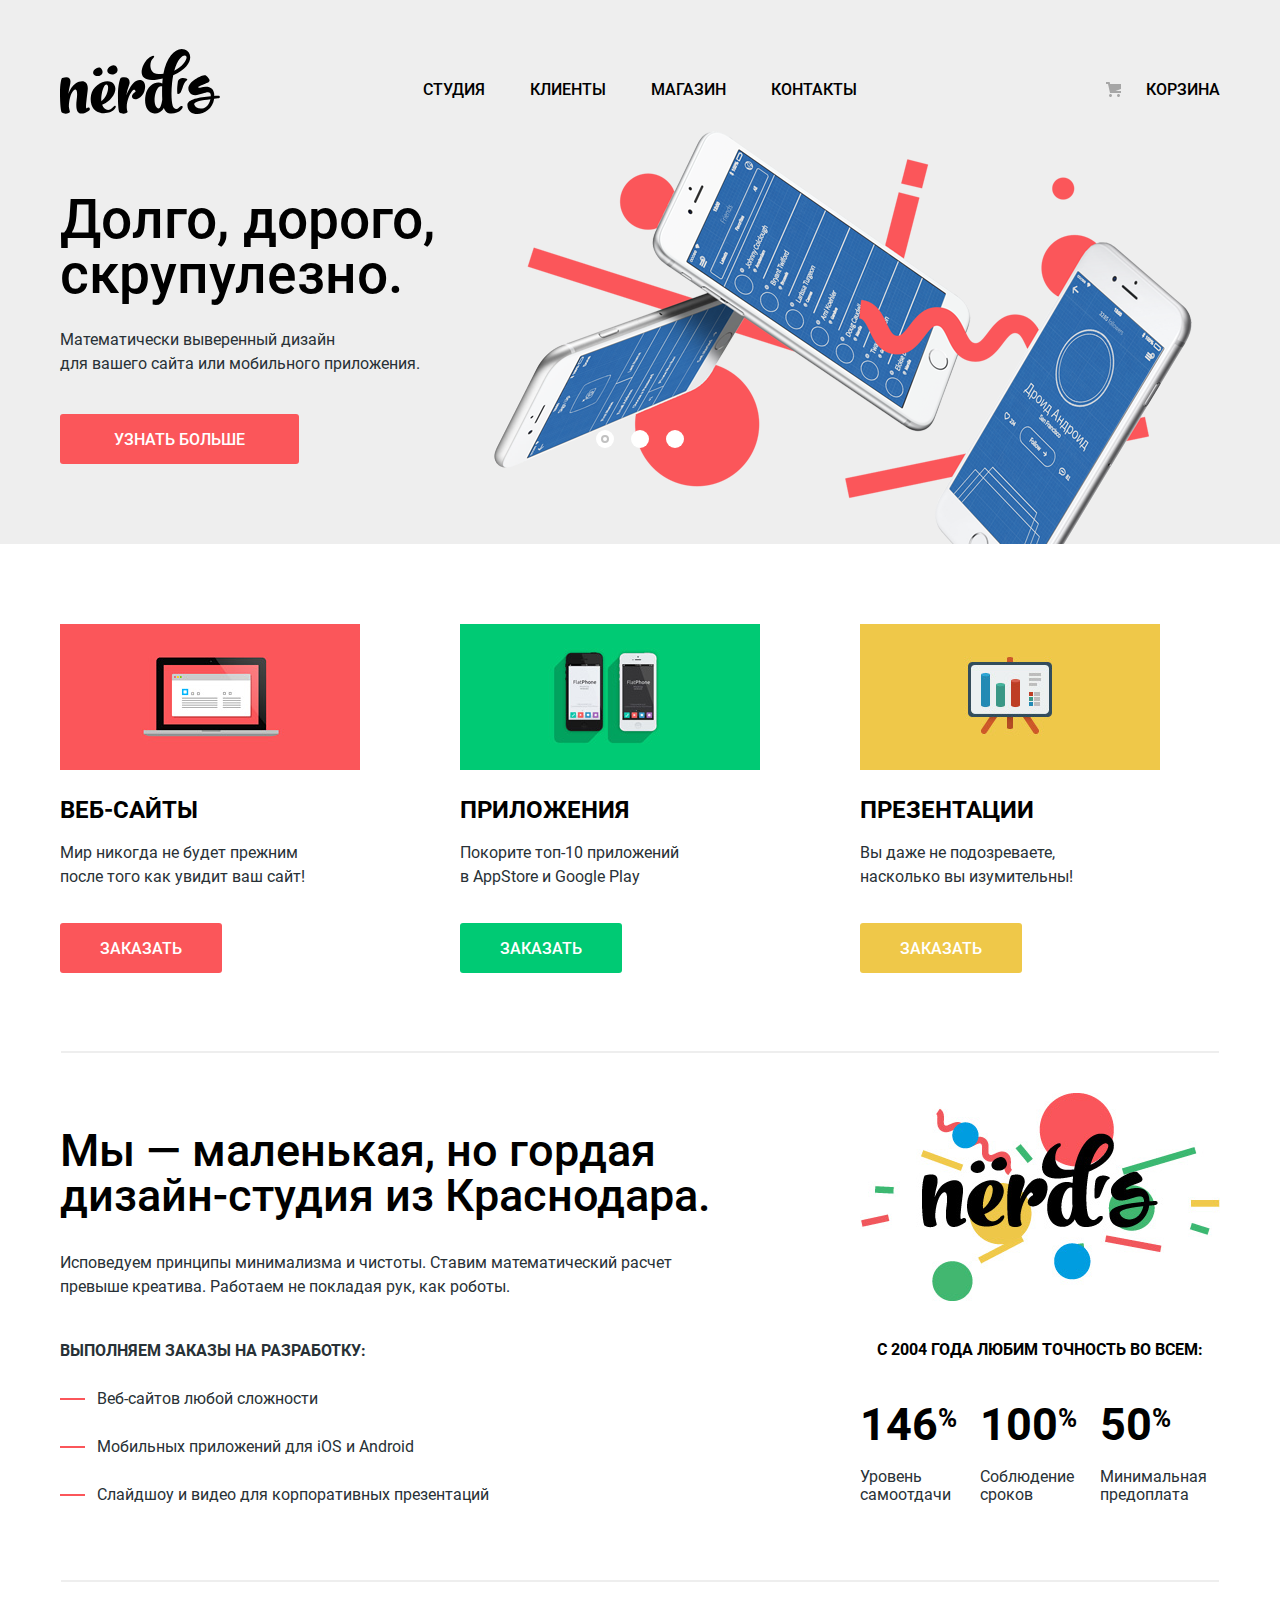
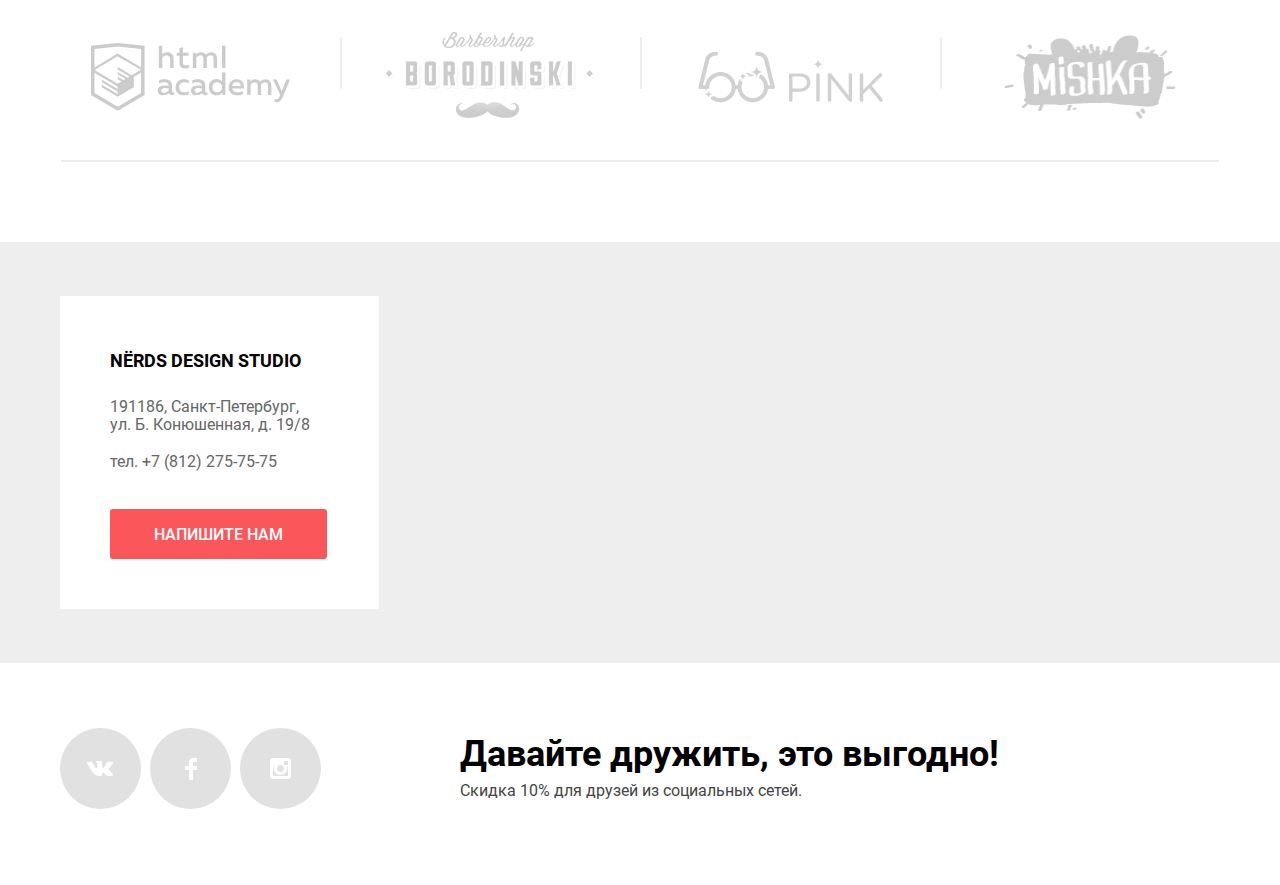
==== commit 4151a9b3: "отправление на защиту наставнику" ====
--- a/index.html
+++ b/index.html
@@ -9,7 +9,7 @@
   <link rel="apple-touch-icon" href="img/favicon/180.png">
   <link rel="manifest" href="manifest.webmanifest">
   <link rel="stylesheet" href="css/normalize.css">
-  <link rel="stylesheet" href="css/style.css">
+  <link rel="stylesheet" href="css/style.min.css">
 </head>
 
 <body class="page-body">
@@ -43,14 +43,14 @@
               <p class="slide-text">Математически выверенный дизайн<br> для вашего сайта или мобильного приложения.</p>
               <a class="button" href="blank.html">Узнать больше</a>
             </div>
-            <img src="img/slider/nerds-index-slide1.png" width="760" height="431" alt="">
+            <img src="img/slider/nerds-index-slide1.png" width="760" height="431" alt="Изображение телефонов">
           </div>
           <div class="slide">
             <p class="slide-title">Любим математику<br>
               как никто другой</p>
             <p class="slide-text">Никакого креатива, только математические формулы для расчета идеальных пропорций</p>
             <a class="button" href="blank.html">Узнать больше</a>
-            <img src="img/slider/nerds-index-slide2.png" width="760" height="431" alt="">
+            <img src="img/slider/nerds-index-slide2.png" width="760" height="431" alt="Изображение мониторов">
           </div>
           <div class="slide">
             <p class="slide-title">Только ночь,<br>
@@ -58,7 +58,8 @@
             <p class="slide-text">Работать днем, как все? Мы против этого. Ближе к полуночи работа только начинается.
             </p>
             <a class="button" href="blank.html">Узнать больше</a>
-            <img src="img/slider/nerds-index-slide3.png" width="760" height="431" alt="">
+            <img src="img/slider/nerds-index-slide3.png" width="760" height="431"
+              alt="Изображение планшета и смартфона">
           </div>
         </div>
         <ul class="slider-list">
@@ -154,7 +155,11 @@
   <footer class="main-footer">
     <div class="map-wrapper">
       <section class="map">
+        <iframe
+          src="https://www.google.com/maps/embed?pb=!1m18!1m12!1m3!1d2826.4583295105454!2d30.320384796187934!3d59.938649045894756!2m3!1f0!2f0!3f0!3m2!1i1024!2i768!4f13.1!3m3!1m2!1s0x4696310fca145cc1%3A0x42b32648d8238007!2z0JHQvtC70YzRiNCw0Y8g0JrQvtC90Y7RiNC10L3QvdCw0Y8g0YPQuy4sIDE5LzgsINCh0LDQvdC60YIt0J_QtdGC0LXRgNCx0YPRgNCzLCAxOTExODY!5e0!3m2!1sru!2sru!4v1615527888281!5m2!1sru!2sru"
+          width="1440" height="416" style="border:0;" allowfullscreen="" loading="lazy"></iframe>
         <img src="img/map.png" width="1440" height="416" alt="Карта проезда к студии Нердс">
+
       </section>
       <div class="contact-wrapper container">
         <section class="contacts">
@@ -208,7 +213,7 @@
     </button>
   </section>
 
-  <script src="js/modal.js"></script>
+  <script src="js/modal.min.js"></script>
 
 </body>
 
--- a/css/style.min.css
+++ b/css/style.min.css
@@ -0,0 +1 @@
+@keyframes bounce{0%{transform:translateY(-2000px)}70%{transform:translateY(30px)}90%{transform:translateY(-10px)}to{transform:translateY(0)}}@keyframes shake{0%,to{transform:translateX(0)}10%,30%,50%,70%,90%{transform:translateX(-10px)}20%,40%,60%,80%{transform:translateX(10px)}}@font-face{font-family:"Roboto";src:url(../fonts/roboto.woff2) format("woff2"),url(../fonts/roboto.woff) format("woff");font-weight:400;font-style:normal;font-display:swap}@font-face{font-family:"Roboto";src:url(../fonts/robotobold.woff2) format("woff2"),url(../fonts/robotobold.woff) format("woff");font-weight:700;font-style:normal;font-display:swap}@font-face{font-family:"Roboto";src:url(../fonts/robotomedium.woff2) format("woff2"),url(../fonts/robotomedium.woff) format("woff");font-weight:500;font-style:normal;font-display:swap}:root{--color-black:#000000;--color-black-transparent:rgba(0, 0, 0, 0.25);--color-black-light-transparent:rgba(0, 0, 0, 0.4);--color-white:#FFFFFF;--color-pink-100:#FB565A;--color-pink-200:#E74246;--color-pink-300:#D7373B;--color-green-100:#00CA74;--color-green-200:#00BC6C;--color-green-300:#00AA62;--color-yellow-100:#EFC849;--color-yellow-200:#EAB534;--color-yellow-300:#E5A722;--color-gray-100:#EEEEEE;--color-gray-200:#E1E1E1;--color-gray-300:#DFDFDF;--color-gray-400:#D5D5D5;--color-gray-410:#D7DCDE;--color-gray-420:#D7DCDF;--color-gray-450:#DBDBDB;--color-gray-470:#C1C1C1;--color-gray-490:#CFCFCF;--color-gray-500:#A6A6A6;--color-gray-520:#ABABAB;--color-gray-550:#666666;--color-gray-600:#4D4D4D;--color-gray-transparent-600:rgba(77, 77, 77, 0.12);--color-gray-700:#444444;--color-gray-800:#283136;--color-gray-900:#231F20}body{min-width:1200px;margin:0;font-family:"Roboto",Arial,sans-serif;font-size:16px;line-height:24px;color:var(--color-gray-800);min-height:100%;display:grid;grid-template-rows:min-content 1fr min-content;align-content:start}a{text-decoration:none}img{max-width:100%;height:auto}*,::after,::before{-webkit-box-sizing:border-box;-moz-box-sizing:border-box;box-sizing:border-box}.page{height:100%}.container{width:1200px;margin:0 auto;padding:0 20px}.visually-hidden{position:absolute;width:1px;height:1px;margin:-1px;border:0;padding:0;white-space:nowrap;clip-path:inset(100%);clip:rect(0 0 0 0);overflow:hidden}.main-nav,.nav-item{font-weight:500;font-size:16px;line-height:30px}.main-nav{display:flex;justify-content:space-between;margin:48px auto 0;width:1200px;color:var(--color-black)}.nav-item{text-transform:uppercase;padding:1px 22px 0 23px}.site-nav{display:flex;flex-wrap:wrap;margin:0 43px 0 0;list-style:none;padding:26px 15px 13px}.main-header-logo{width:160px}.cart-link,.nav-item-active a,.site-nav a{color:var(--color-black)}.cart-link:hover,.site-nav a:hover{color:var(--color-pink-100)}.cart-link:active,.site-nav a:active{color:var(--color-black);opacity:.3}.cart-link{text-transform:uppercase;text-align:right;margin-top:17px;padding:10px 0 10px 45px;position:relative}.cart-link::before{content:"";position:absolute;width:15px;height:15px;left:5px;top:17px;background-image:url(../img/cart-icon.svg);background-repeat:no-repeat;background-position:0 0}.main-header-logo:hover{opacity:.7}.filter-input[disabled]+label,.main-header-logo:active{opacity:.3}.nav-item-active a{position:relative}.button,.nav-item-active a::after{background-color:var(--color-pink-100)}.nav-item-active a::after{display:block;position:absolute;content:"";width:100%;height:2px;bottom:-20px}.button{color:var(--color-white);font-weight:500;text-transform:uppercase;font-size:16px;line-height:18px;padding:17px 40px 15px;border-radius:3px;border:0;display:inline-block;vertical-align:middle}.button:hover{background-color:var(--color-pink-200)}.button:active{background-color:var(--color-pink-300)}.slider{position:relative;padding-top:10px}.slider-list{display:flex;flex-wrap:wrap;list-style:none;position:absolute;width:400px;margin-left:-200px;padding:0;justify-content:center;left:50%;bottom:80px;z-index:2}.slide-title{font-weight:500;font-size:55px;line-height:55px;margin-top:58px;margin-bottom:26px;color:var(--color-black)}.slide-text{margin:0}.slide img{position:absolute;right:0;bottom:0;z-index:-1}.slide{display:none;position:relative;z-index:0}.slide-active{display:block}.slide .button{padding:17px 54px 15px;margin-top:38px;margin-bottom:80px;border:0}.slide-item{margin-right:17px}.slide-item:last-child{margin-right:0}.partner-item a,.slide-item button{display:flex;align-items:center;justify-content:center}.slide-item button,.slide-item-active button::before{padding:0;background-color:var(--color-white);border-radius:50%}.slide-item button{width:18px;height:18px;border:0;cursor:pointer;position:relative}.slide-item-active button::before{content:"";width:8px;height:8px;border:2px solid var(--color-gray-470)}.products{padding-top:80px}.products-list{list-style:none;display:grid;margin:0;grid-template-columns:1fr 1fr 1fr;column-gap:100px;padding:0 60px 0 0}.products-list h3{font-weight:700;font-size:24px;line-height:30px;color:var(--color-black);text-transform:uppercase}.product-item{background-repeat:no-repeat;padding-top:146px}.product-item-sites{background-image:url(../img/illustration/illustration-1.png)}.product-item-apps{background-image:url(../img/illustration/illustration-2.png)}.product-item-presentations{background-image:url(../img/illustration/illustration-3.png)}.product-item h3{margin-top:25px;margin-bottom:16px}.product-item p{margin-bottom:34px}.product-item .button{margin-bottom:80px}.product-item-apps .button{background-color:var(--color-green-100)}.product-item-apps:hover .button{background-color:var(--color-green-200)}.product-item-apps:active .button{background-color:var(--color-green-300)}.product-item-presentations .button{background-color:var(--color-yellow-100)}.product-item-presentations .button:hover{background-color:var(--color-yellow-200)}.product-item-presentations .button:active{background-color:var(--color-yellow-300)}.section-bottom-border{position:relative}.feature-item::before,.section-bottom-border::after{content:"";height:2px;display:block;position:absolute}.section-bottom-border::after{bottom:0;left:21px;width:1158px}.filled-section,.partner-item+.partner-item::before,.section-bottom-border::after{background-color:var(--color-gray-100)}.features{display:flex;justify-content:space-between;column-gap:40px}.features-title{font-weight:500;font-size:45px;line-height:45px;margin:75px 0 33px;color:var(--color-black)}.features-subtitle{font-weight:700;text-transform:uppercase;margin-top:40px}.features-list{list-style:none;margin-bottom:75px}.feature-item{position:relative;margin:24px 0 24px -3px}.feature-item::before{width:25px;background-color:var(--color-pink-100);left:-37px;top:11px}.stat-wrapper{margin-top:40px;padding-top:245px;min-width:360px;background:url(../img/illustration/nerds-illustration.png) no-repeat}.statistics{display:grid;grid-template-columns:repeat(3,1fr);margin:31px 0 0;padding:0;list-style:none}.page-main h1,.stat-title{color:var(--color-black);text-align:center}.stat-title{font-weight:700;margin:0;text-transform:uppercase}.stat-subtitle{font-weight:700;color:var(--color-black);margin:0;font-size:45px;line-height:64px}.percent{margin:0;font-size:26px;line-height:40px}.stat-text{margin-top:11px;font-size:16px;line-height:18px}.partners{padding:0;margin-bottom:20px}.partners-list{display:flex;flex-wrap:wrap;align-items:center;list-style:none;margin:0;padding:0;position:relative}.partner-item{display:flex;width:25%;height:110px;margin:40px auto 30px;line-height:0}.partner-item+.partner-item::before{content:"";display:block;position:absolute;width:2px;height:52px;top:55px}.partner-item a{width:100%;opacity:.2}.partner-item a:hover{opacity:1}.partner-item a:active{opacity:.1}.page-main h1{font-weight:500;font-size:55px;line-height:55px;padding-top:68px;padding-bottom:108px}.main-catalog-wrapper{display:grid;grid-template-columns:1fr 2fr;column-gap:20px;margin-top:39px}.main-filter{grid-row:span 2;margin-top:15px}.filter-items{padding:0;border:0;margin:0 0 27px}.filter-items:first-child{margin-bottom:33px}.range-filter{width:260px;padding-top:32px;padding-bottom:21px}.price-controls input,.range-controls{border-radius:3px;background-color:var(--color-gray-100)}.range-controls{position:relative;margin-bottom:14px;padding:39px 22px 39px 28px}.range-controls .scale{height:2px;background:var(--color-gray-420);position:relative}.range-controls .bar{width:70%;height:2px;background-color:var(--color-green-100)}.range-controls .toggle{position:absolute;top:-9px;left:0;width:20px;height:20px;padding:0;margin-left:-10px;border:8px solid var(--color-white);background-color:var(--color-gray-520);border-radius:50%;box-shadow:0 2px 1px var(--color-gray-490);cursor:pointer}.range-controls .toggle-min{left:0}.range-controls .toggle-max{left:100%}.price-controls{display:flex;justify-content:space-between}.filter-title,.price-controls label{text-transform:uppercase}.price-controls input{width:80px;padding:10px;margin-left:8px;text-align:center;color:inherit;border:0;font-family:inherit;font-size:inherit}.filter-title{font-weight:700;font-size:18px;line-height:30px;margin-bottom:16px;color:var(--color-black)}.main-filter ul{list-style:none;padding:0;margin:0}.filter-item{font-size:16px;line-height:20px;padding-left:0;margin-bottom:15px}.filter-item label{position:relative;display:block;cursor:pointer;user-select:none;padding:2px 0 2px 36px;min-height:23px}.filter-input-checkbox:not(:checked)+label::before{content:"";position:absolute;left:0;top:0;width:23px;height:23px;opacity:.4;border:2px solid var(--color-gray-600);border-radius:2px}.filter-input-checkbox:checked+label::after{content:"";position:absolute;top:0;left:0;width:25px;height:23px;opacity:.4;background-image:url(../img/elements/checkbox-on.png);background-repeat:no-repeat;background-position:0 0}.filter-input-radio+label::before{content:"";position:absolute;left:0;top:0;width:25px;height:25px;opacity:.4;border:4px solid var(--color-gray-600);border-radius:50%}.filter-input-radio:checked+label::after{content:"";position:absolute;left:8px;top:8px;width:9px;height:9px;opacity:.4;background-color:var(--color-gray-600);border-radius:50%}.filter-input:focus+label::after,.filter-input:focus+label::before,.filter-item label:hover::after,.filter-item label:hover::before{opacity:1}.filter-button{background-color:var(--color-gray-100);color:var(--color-black);padding:17px 89px 15px 88px;margin-top:8px}.filter-title-sorting{margin:0}.main-sorting{display:flex;flex-wrap:wrap;align-items:center;margin-top:15px}.main-sorting h2{margin-right:auto}.sorting-direction-list,.sorting-type-list{list-style:none;margin:0;padding:0;display:flex}.sorting-type-list{text-transform:uppercase;flex-wrap:wrap}.sorting-type-list li{margin-left:25px}.sorting-direction-list{justify-content:space-between}.sorting-item{opacity:.3;font-size:14px;line-height:18px;color:var(--color-black)}.sorting-item:hover{opacity:.6}.sorting-item-active,.sorting-item:active{opacity:1}.sorting-direction{opacity:.2;padding:9px}.sorting-decrease{margin-left:40px}.sorting-increase{margin-right:-9px}.sorting-direction-active,.sorting-direction:active,.sorting-direction:hover,.template-item:hover .template-description{opacity:1}.sorting-direction-active path,.sorting-direction:active path{fill:var(--color-gray-900)}.templates{margin-top:50px}.templates-list{list-style:none;padding:0;margin:0;display:grid;grid-template-columns:1fr 1fr;column-gap:40px;row-gap:30px}.templates-list h3{color:var(--color-black);text-transform:uppercase}.template-item{display:flex;flex-wrap:wrap;align-items:flex-start;position:relative;border-top:40px solid var(--color-gray-transparent-600);border-radius:4px}.template-item>a{width:100%;border:1px solid var(--color-gray-100)}.template-item:hover>a{border-color:transparent}.template-item:hover{border-top:40px solid var(--color-gray-600)}.template-item::before{content:"";position:absolute;top:-28px;left:16px;height:14px;width:14px;background-color:var(--color-white);border-radius:100%;box-shadow:23px 0 0 0 var(--color-white),46px 0 0 0 var(--color-white)}.template-item img{display:block;max-width:100%;height:auto;object-fit:contain}.template-item:hover img{box-shadow:0 6px 15px var(--color-black-transparent)}.template-description{display:flex;flex-direction:column;align-items:center;position:absolute;width:360px;min-height:231px;bottom:0;border-radius:0 0 5px 5px;opacity:0;background-color:var(--color-gray-100);padding-top:26px;padding-bottom:44px;margin:0}.template-description h3{margin:0;font-size:18px;line-height:30px;font-weight:700}.template-description p{display:inline-block;vertical-align:middle;text-align:center;font-size:16px;line-height:18px;color:var(--color-gray-550);padding:12px 0 32px;margin:0}.template-description .button{padding-left:72px;padding-right:72px}.pagination-list{display:flex;flex-wrap:wrap;list-style:none;padding:0;margin:54px 0 0}.pagination-item{margin-right:11px}.pagination-item:last-child{margin-right:0}.pagination-link{color:var(--color-black);background-color:var(--color-gray-100);text-transform:uppercase;font-size:16px;line-height:18px;padding:14px 17px 12px;display:block;border-radius:3px;border:3px solid var(--color-gray-100);min-width:50px;text-align:center}.pagination-item:last-child .pagination-link{padding:14px 76px 12px}.pagination-item-active .pagination-link{border-color:var(--color-gray-450);background-color:var(--color-white)}.main-footer{margin-top:60px}.map iframe,.map img{width:100%}.map-wrapper{position:relative;z-index:0;padding:54px 0}.map{position:absolute;top:0;bottom:0;right:0;left:0;z-index:-1;overflow:hidden;background-color:var(--color-gray-100)}.contacts{width:319px;text-align:left;padding:50px;background-color:var(--color-white)}.contact-title{color:var(--color-black);margin:0 0 22px;font-weight:700;font-size:18px;line-height:30px}.contact-text{font-size:16px;line-height:18px;color:var(--color-gray-550)}.contact-tel{display:inline-block;vertical-align:middle;color:var(--color-gray-550);margin-bottom:35px}.contacts .button{padding:17px 44px 15px}.footer-social{display:grid;column-gap:40px;grid-template-columns:repeat(3,1fr);padding:65px 20px 76px}.social-item,.social-list{display:flex;align-items:center}.social-list{flex-wrap:wrap;margin:0;padding:0;list-style:none;grid-row:span 2;align-content:center}.social-item{width:81px;height:81px;background-color:var(--color-gray-200);border-radius:50%;margin-right:9px;justify-content:center}.social-item:hover{background-color:var(--color-pink-200)}.social-item:active{background-color:var(--color-pink-300)}.social-item::before{content:"";width:30px;height:30px;background-repeat:no-repeat;background-position:center}.vk::before{background-image:url(../img/icon/vk-icon.svg)}.fb::before{background-image:url(../img/icon/fb-icon.svg)}.insta::before{background-image:url(../img/icon/insta-icon.svg)}.social-title{font-size:36px;line-height:36px;color:var(--color-black);margin:8px 0 0;grid-column:span 2}.social-text{color:var(--color-gray-700);grid-column:span 2;margin:0}.modal,.modal-title{color:var(--color-black)}.modal-title{font-weight:700;font-size:45px;line-height:53px;margin:0 0 37px}.modal{display:none;position:fixed;top:20px;right:auto;bottom:auto;left:50%;margin:auto auto auto -480px;width:960px;padding:63px 99px 84px 100px;font-size:16px;line-height:18px;background-color:var(--color-white);box-shadow:0 20px 40px var(--color-black-light-transparent);z-index:3}.modal-show{display:block;animation:bounce .6s}.modal-error{animation:shake .6s}.modal label{font-weight:700}.feedback-form{display:grid;grid-template-columns:1fr 1fr;column-gap:40px}.field-area{grid-column:span 2}.field-label{display:block;margin-bottom:9px}.field-input{width:100%;min-height:50px;padding:16px 14px 16px 16px;border:2px solid var(--color-gray-410);border-radius:3px}.field-textarea{width:100%;margin-bottom:47px}.modal .button{width:260px}.modal-close{position:absolute;top:78px;right:111px;width:21px;height:21px;border:0;opacity:.3;cursor:pointer;background-color:transparent}.modal-close::after,.modal-close::before{content:"";position:absolute;top:9px;left:0;width:21px;height:4px;background-color:var(--color-pink-100)}.modal-close::before{transform:rotate(45deg)}.modal-close::after{transform:rotate(-45deg)}
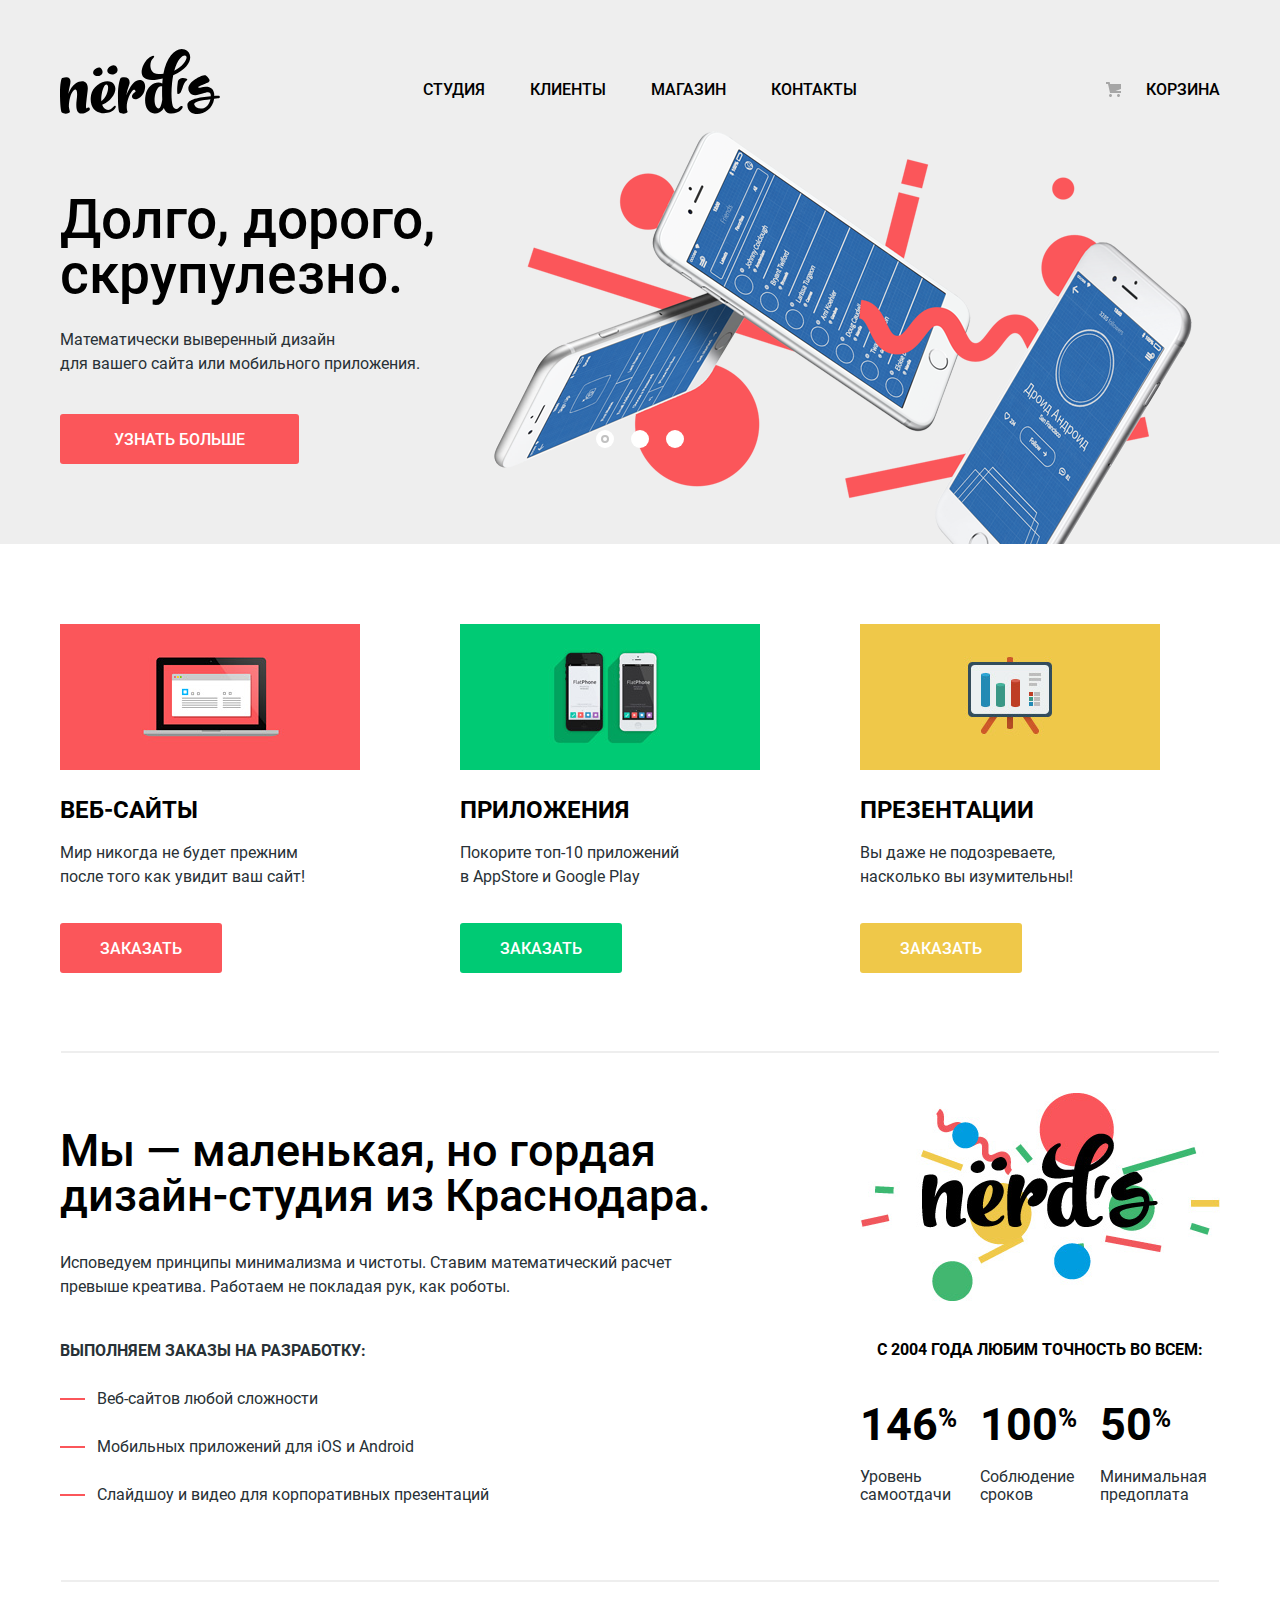
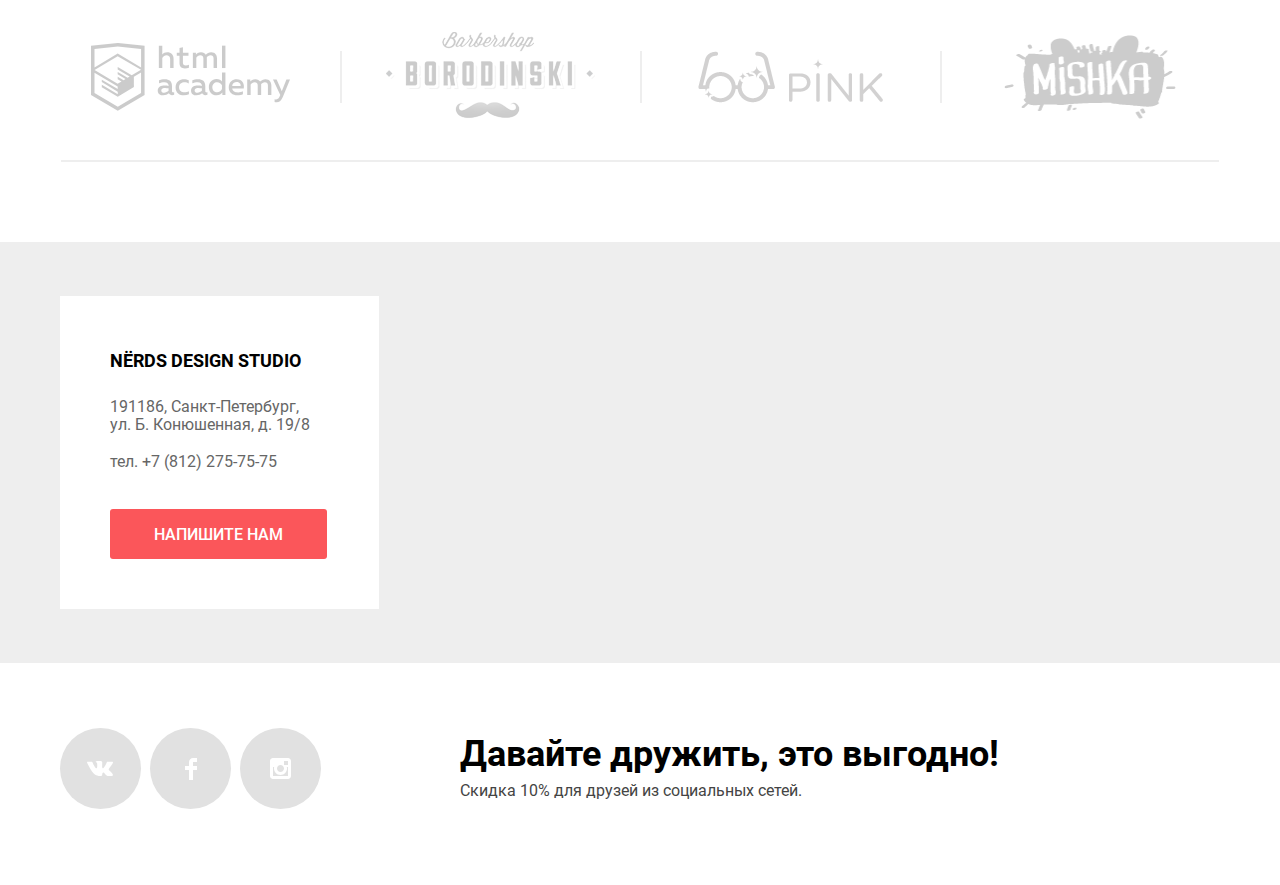
==== commit 75ca8bfe: "отправка на защиту" ====
--- a/index.html
+++ b/index.html
@@ -55,7 +55,8 @@
           <div class="slide">
             <p class="slide-title">Только ночь,<br>
               только хардкор</p>
-            <p class="slide-text">Работать днем, как все? Мы против этого. Ближе к полуночи работа только начинается.
+            <p class="slide-text">Работать днем, как все? Мы против этого.<br>
+              Ближе к полуночи работа только начинается.
             </p>
             <a class="button" href="blank.html">Узнать больше</a>
             <img src="img/slider/nerds-index-slide3.png" width="760" height="431"
@@ -194,12 +195,12 @@
       <p class="field">
         <label class="field-label" for="login-name">Ваше имя:</label>
         <input class="field-input login-user" id="login-name" type="text" name="name" placeholder="Имя Фамилия"
-          pattern="[A-Za-zА-Яа-яЁё]*?\s[A-Za-zА-Яа-яЁё]*" required>
+          pattern="[A-Za-zА-Яа-яЁё]*?\s[A-Za-zА-Яа-яЁё]*">
       </p>
       <p class="field">
         <label class="field-label" for="login-email">Ваш email:</label>
         <input class="field-input login-email-user" id="login-email" type="email" name="email"
-          placeholder="email@example.com" pattern="[a-z0-9._%+-]+@[a-z0-9.-]+\.[a-z]{2,4}$" required>
+          placeholder="email@example.com" pattern="[a-z0-9._%+-]+@[a-z0-9.-]+\.[a-z]{2,4}$">
       </p>
       <p class="field field-area">
         <label class="field-label" for="login-text">Текст письма:</label>
@@ -213,7 +214,7 @@
     </button>
   </section>
 
-  <script src="js/modal.min.js"></script>
+  <script src="js/script.min.js"></script>
 
 </body>
 
--- a/css/style.min.css
+++ b/css/style.min.css
@@ -1 +1 @@
-@keyframes bounce{0%{transform:translateY(-2000px)}70%{transform:translateY(30px)}90%{transform:translateY(-10px)}to{transform:translateY(0)}}@keyframes shake{0%,to{transform:translateX(0)}10%,30%,50%,70%,90%{transform:translateX(-10px)}20%,40%,60%,80%{transform:translateX(10px)}}@font-face{font-family:"Roboto";src:url(../fonts/roboto.woff2) format("woff2"),url(../fonts/roboto.woff) format("woff");font-weight:400;font-style:normal;font-display:swap}@font-face{font-family:"Roboto";src:url(../fonts/robotobold.woff2) format("woff2"),url(../fonts/robotobold.woff) format("woff");font-weight:700;font-style:normal;font-display:swap}@font-face{font-family:"Roboto";src:url(../fonts/robotomedium.woff2) format("woff2"),url(../fonts/robotomedium.woff) format("woff");font-weight:500;font-style:normal;font-display:swap}:root{--color-black:#000000;--color-black-transparent:rgba(0, 0, 0, 0.25);--color-black-light-transparent:rgba(0, 0, 0, 0.4);--color-white:#FFFFFF;--color-pink-100:#FB565A;--color-pink-200:#E74246;--color-pink-300:#D7373B;--color-green-100:#00CA74;--color-green-200:#00BC6C;--color-green-300:#00AA62;--color-yellow-100:#EFC849;--color-yellow-200:#EAB534;--color-yellow-300:#E5A722;--color-gray-100:#EEEEEE;--color-gray-200:#E1E1E1;--color-gray-300:#DFDFDF;--color-gray-400:#D5D5D5;--color-gray-410:#D7DCDE;--color-gray-420:#D7DCDF;--color-gray-450:#DBDBDB;--color-gray-470:#C1C1C1;--color-gray-490:#CFCFCF;--color-gray-500:#A6A6A6;--color-gray-520:#ABABAB;--color-gray-550:#666666;--color-gray-600:#4D4D4D;--color-gray-transparent-600:rgba(77, 77, 77, 0.12);--color-gray-700:#444444;--color-gray-800:#283136;--color-gray-900:#231F20}body{min-width:1200px;margin:0;font-family:"Roboto",Arial,sans-serif;font-size:16px;line-height:24px;color:var(--color-gray-800);min-height:100%;display:grid;grid-template-rows:min-content 1fr min-content;align-content:start}a{text-decoration:none}img{max-width:100%;height:auto}*,::after,::before{-webkit-box-sizing:border-box;-moz-box-sizing:border-box;box-sizing:border-box}.page{height:100%}.container{width:1200px;margin:0 auto;padding:0 20px}.visually-hidden{position:absolute;width:1px;height:1px;margin:-1px;border:0;padding:0;white-space:nowrap;clip-path:inset(100%);clip:rect(0 0 0 0);overflow:hidden}.main-nav,.nav-item{font-weight:500;font-size:16px;line-height:30px}.main-nav{display:flex;justify-content:space-between;margin:48px auto 0;width:1200px;color:var(--color-black)}.nav-item{text-transform:uppercase;padding:1px 22px 0 23px}.site-nav{display:flex;flex-wrap:wrap;margin:0 43px 0 0;list-style:none;padding:26px 15px 13px}.main-header-logo{width:160px}.cart-link,.nav-item-active a,.site-nav a{color:var(--color-black)}.cart-link:hover,.site-nav a:hover{color:var(--color-pink-100)}.cart-link:active,.site-nav a:active{color:var(--color-black);opacity:.3}.cart-link{text-transform:uppercase;text-align:right;margin-top:17px;padding:10px 0 10px 45px;position:relative}.cart-link::before{content:"";position:absolute;width:15px;height:15px;left:5px;top:17px;background-image:url(../img/cart-icon.svg);background-repeat:no-repeat;background-position:0 0}.main-header-logo:hover{opacity:.7}.filter-input[disabled]+label,.main-header-logo:active{opacity:.3}.nav-item-active a{position:relative}.button,.nav-item-active a::after{background-color:var(--color-pink-100)}.nav-item-active a::after{display:block;position:absolute;content:"";width:100%;height:2px;bottom:-20px}.button{color:var(--color-white);font-weight:500;text-transform:uppercase;font-size:16px;line-height:18px;padding:17px 40px 15px;border-radius:3px;border:0;display:inline-block;vertical-align:middle}.button:hover{background-color:var(--color-pink-200)}.button:active{background-color:var(--color-pink-300)}.slider{position:relative;padding-top:10px}.slider-list{display:flex;flex-wrap:wrap;list-style:none;position:absolute;width:400px;margin-left:-200px;padding:0;justify-content:center;left:50%;bottom:80px;z-index:2}.slide-title{font-weight:500;font-size:55px;line-height:55px;margin-top:58px;margin-bottom:26px;color:var(--color-black)}.slide-text{margin:0}.slide img{position:absolute;right:0;bottom:0;z-index:-1}.slide{display:none;position:relative;z-index:0}.slide-active{display:block}.slide .button{padding:17px 54px 15px;margin-top:38px;margin-bottom:80px;border:0}.slide-item{margin-right:17px}.slide-item:last-child{margin-right:0}.partner-item a,.slide-item button{display:flex;align-items:center;justify-content:center}.slide-item button,.slide-item-active button::before{padding:0;background-color:var(--color-white);border-radius:50%}.slide-item button{width:18px;height:18px;border:0;cursor:pointer;position:relative}.slide-item-active button::before{content:"";width:8px;height:8px;border:2px solid var(--color-gray-470)}.products{padding-top:80px}.products-list{list-style:none;display:grid;margin:0;grid-template-columns:1fr 1fr 1fr;column-gap:100px;padding:0 60px 0 0}.products-list h3{font-weight:700;font-size:24px;line-height:30px;color:var(--color-black);text-transform:uppercase}.product-item{background-repeat:no-repeat;padding-top:146px}.product-item-sites{background-image:url(../img/illustration/illustration-1.png)}.product-item-apps{background-image:url(../img/illustration/illustration-2.png)}.product-item-presentations{background-image:url(../img/illustration/illustration-3.png)}.product-item h3{margin-top:25px;margin-bottom:16px}.product-item p{margin-bottom:34px}.product-item .button{margin-bottom:80px}.product-item-apps .button{background-color:var(--color-green-100)}.product-item-apps:hover .button{background-color:var(--color-green-200)}.product-item-apps:active .button{background-color:var(--color-green-300)}.product-item-presentations .button{background-color:var(--color-yellow-100)}.product-item-presentations .button:hover{background-color:var(--color-yellow-200)}.product-item-presentations .button:active{background-color:var(--color-yellow-300)}.section-bottom-border{position:relative}.feature-item::before,.section-bottom-border::after{content:"";height:2px;display:block;position:absolute}.section-bottom-border::after{bottom:0;left:21px;width:1158px}.filled-section,.partner-item+.partner-item::before,.section-bottom-border::after{background-color:var(--color-gray-100)}.features{display:flex;justify-content:space-between;column-gap:40px}.features-title{font-weight:500;font-size:45px;line-height:45px;margin:75px 0 33px;color:var(--color-black)}.features-subtitle{font-weight:700;text-transform:uppercase;margin-top:40px}.features-list{list-style:none;margin-bottom:75px}.feature-item{position:relative;margin:24px 0 24px -3px}.feature-item::before{width:25px;background-color:var(--color-pink-100);left:-37px;top:11px}.stat-wrapper{margin-top:40px;padding-top:245px;min-width:360px;background:url(../img/illustration/nerds-illustration.png) no-repeat}.statistics{display:grid;grid-template-columns:repeat(3,1fr);margin:31px 0 0;padding:0;list-style:none}.page-main h1,.stat-title{color:var(--color-black);text-align:center}.stat-title{font-weight:700;margin:0;text-transform:uppercase}.stat-subtitle{font-weight:700;color:var(--color-black);margin:0;font-size:45px;line-height:64px}.percent{margin:0;font-size:26px;line-height:40px}.stat-text{margin-top:11px;font-size:16px;line-height:18px}.partners{padding:0;margin-bottom:20px}.partners-list{display:flex;flex-wrap:wrap;align-items:center;list-style:none;margin:0;padding:0;position:relative}.partner-item{display:flex;width:25%;height:110px;margin:40px auto 30px;line-height:0}.partner-item+.partner-item::before{content:"";display:block;position:absolute;width:2px;height:52px;top:55px}.partner-item a{width:100%;opacity:.2}.partner-item a:hover{opacity:1}.partner-item a:active{opacity:.1}.page-main h1{font-weight:500;font-size:55px;line-height:55px;padding-top:68px;padding-bottom:108px}.main-catalog-wrapper{display:grid;grid-template-columns:1fr 2fr;column-gap:20px;margin-top:39px}.main-filter{grid-row:span 2;margin-top:15px}.filter-items{padding:0;border:0;margin:0 0 27px}.filter-items:first-child{margin-bottom:33px}.range-filter{width:260px;padding-top:32px;padding-bottom:21px}.price-controls input,.range-controls{border-radius:3px;background-color:var(--color-gray-100)}.range-controls{position:relative;margin-bottom:14px;padding:39px 22px 39px 28px}.range-controls .scale{height:2px;background:var(--color-gray-420);position:relative}.range-controls .bar{width:70%;height:2px;background-color:var(--color-green-100)}.range-controls .toggle{position:absolute;top:-9px;left:0;width:20px;height:20px;padding:0;margin-left:-10px;border:8px solid var(--color-white);background-color:var(--color-gray-520);border-radius:50%;box-shadow:0 2px 1px var(--color-gray-490);cursor:pointer}.range-controls .toggle-min{left:0}.range-controls .toggle-max{left:100%}.price-controls{display:flex;justify-content:space-between}.filter-title,.price-controls label{text-transform:uppercase}.price-controls input{width:80px;padding:10px;margin-left:8px;text-align:center;color:inherit;border:0;font-family:inherit;font-size:inherit}.filter-title{font-weight:700;font-size:18px;line-height:30px;margin-bottom:16px;color:var(--color-black)}.main-filter ul{list-style:none;padding:0;margin:0}.filter-item{font-size:16px;line-height:20px;padding-left:0;margin-bottom:15px}.filter-item label{position:relative;display:block;cursor:pointer;user-select:none;padding:2px 0 2px 36px;min-height:23px}.filter-input-checkbox:not(:checked)+label::before{content:"";position:absolute;left:0;top:0;width:23px;height:23px;opacity:.4;border:2px solid var(--color-gray-600);border-radius:2px}.filter-input-checkbox:checked+label::after{content:"";position:absolute;top:0;left:0;width:25px;height:23px;opacity:.4;background-image:url(../img/elements/checkbox-on.png);background-repeat:no-repeat;background-position:0 0}.filter-input-radio+label::before{content:"";position:absolute;left:0;top:0;width:25px;height:25px;opacity:.4;border:4px solid var(--color-gray-600);border-radius:50%}.filter-input-radio:checked+label::after{content:"";position:absolute;left:8px;top:8px;width:9px;height:9px;opacity:.4;background-color:var(--color-gray-600);border-radius:50%}.filter-input:focus+label::after,.filter-input:focus+label::before,.filter-item label:hover::after,.filter-item label:hover::before{opacity:1}.filter-button{background-color:var(--color-gray-100);color:var(--color-black);padding:17px 89px 15px 88px;margin-top:8px}.filter-title-sorting{margin:0}.main-sorting{display:flex;flex-wrap:wrap;align-items:center;margin-top:15px}.main-sorting h2{margin-right:auto}.sorting-direction-list,.sorting-type-list{list-style:none;margin:0;padding:0;display:flex}.sorting-type-list{text-transform:uppercase;flex-wrap:wrap}.sorting-type-list li{margin-left:25px}.sorting-direction-list{justify-content:space-between}.sorting-item{opacity:.3;font-size:14px;line-height:18px;color:var(--color-black)}.sorting-item:hover{opacity:.6}.sorting-item-active,.sorting-item:active{opacity:1}.sorting-direction{opacity:.2;padding:9px}.sorting-decrease{margin-left:40px}.sorting-increase{margin-right:-9px}.sorting-direction-active,.sorting-direction:active,.sorting-direction:hover,.template-item:hover .template-description{opacity:1}.sorting-direction-active path,.sorting-direction:active path{fill:var(--color-gray-900)}.templates{margin-top:50px}.templates-list{list-style:none;padding:0;margin:0;display:grid;grid-template-columns:1fr 1fr;column-gap:40px;row-gap:30px}.templates-list h3{color:var(--color-black);text-transform:uppercase}.template-item{display:flex;flex-wrap:wrap;align-items:flex-start;position:relative;border-top:40px solid var(--color-gray-transparent-600);border-radius:4px}.template-item>a{width:100%;border:1px solid var(--color-gray-100)}.template-item:hover>a{border-color:transparent}.template-item:hover{border-top:40px solid var(--color-gray-600)}.template-item::before{content:"";position:absolute;top:-28px;left:16px;height:14px;width:14px;background-color:var(--color-white);border-radius:100%;box-shadow:23px 0 0 0 var(--color-white),46px 0 0 0 var(--color-white)}.template-item img{display:block;max-width:100%;height:auto;object-fit:contain}.template-item:hover img{box-shadow:0 6px 15px var(--color-black-transparent)}.template-description{display:flex;flex-direction:column;align-items:center;position:absolute;width:360px;min-height:231px;bottom:0;border-radius:0 0 5px 5px;opacity:0;background-color:var(--color-gray-100);padding-top:26px;padding-bottom:44px;margin:0}.template-description h3{margin:0;font-size:18px;line-height:30px;font-weight:700}.template-description p{display:inline-block;vertical-align:middle;text-align:center;font-size:16px;line-height:18px;color:var(--color-gray-550);padding:12px 0 32px;margin:0}.template-description .button{padding-left:72px;padding-right:72px}.pagination-list{display:flex;flex-wrap:wrap;list-style:none;padding:0;margin:54px 0 0}.pagination-item{margin-right:11px}.pagination-item:last-child{margin-right:0}.pagination-link{color:var(--color-black);background-color:var(--color-gray-100);text-transform:uppercase;font-size:16px;line-height:18px;padding:14px 17px 12px;display:block;border-radius:3px;border:3px solid var(--color-gray-100);min-width:50px;text-align:center}.pagination-item:last-child .pagination-link{padding:14px 76px 12px}.pagination-item-active .pagination-link{border-color:var(--color-gray-450);background-color:var(--color-white)}.main-footer{margin-top:60px}.map iframe,.map img{width:100%}.map-wrapper{position:relative;z-index:0;padding:54px 0}.map{position:absolute;top:0;bottom:0;right:0;left:0;z-index:-1;overflow:hidden;background-color:var(--color-gray-100)}.contacts{width:319px;text-align:left;padding:50px;background-color:var(--color-white)}.contact-title{color:var(--color-black);margin:0 0 22px;font-weight:700;font-size:18px;line-height:30px}.contact-text{font-size:16px;line-height:18px;color:var(--color-gray-550)}.contact-tel{display:inline-block;vertical-align:middle;color:var(--color-gray-550);margin-bottom:35px}.contacts .button{padding:17px 44px 15px}.footer-social{display:grid;column-gap:40px;grid-template-columns:repeat(3,1fr);padding:65px 20px 76px}.social-item,.social-list{display:flex;align-items:center}.social-list{flex-wrap:wrap;margin:0;padding:0;list-style:none;grid-row:span 2;align-content:center}.social-item{width:81px;height:81px;background-color:var(--color-gray-200);border-radius:50%;margin-right:9px;justify-content:center}.social-item:hover{background-color:var(--color-pink-200)}.social-item:active{background-color:var(--color-pink-300)}.social-item::before{content:"";width:30px;height:30px;background-repeat:no-repeat;background-position:center}.vk::before{background-image:url(../img/icon/vk-icon.svg)}.fb::before{background-image:url(../img/icon/fb-icon.svg)}.insta::before{background-image:url(../img/icon/insta-icon.svg)}.social-title{font-size:36px;line-height:36px;color:var(--color-black);margin:8px 0 0;grid-column:span 2}.social-text{color:var(--color-gray-700);grid-column:span 2;margin:0}.modal,.modal-title{color:var(--color-black)}.modal-title{font-weight:700;font-size:45px;line-height:53px;margin:0 0 37px}.modal{display:none;position:fixed;top:20px;right:auto;bottom:auto;left:50%;margin:auto auto auto -480px;width:960px;padding:63px 99px 84px 100px;font-size:16px;line-height:18px;background-color:var(--color-white);box-shadow:0 20px 40px var(--color-black-light-transparent);z-index:3}.modal-show{display:block;animation:bounce .6s}.modal-error{animation:shake .6s}.modal label{font-weight:700}.feedback-form{display:grid;grid-template-columns:1fr 1fr;column-gap:40px}.field-area{grid-column:span 2}.field-label{display:block;margin-bottom:9px}.field-input{width:100%;min-height:50px;padding:16px 14px 16px 16px;border:2px solid var(--color-gray-410);border-radius:3px}.field-textarea{width:100%;margin-bottom:47px}.modal .button{width:260px}.modal-close{position:absolute;top:78px;right:111px;width:21px;height:21px;border:0;opacity:.3;cursor:pointer;background-color:transparent}.modal-close::after,.modal-close::before{content:"";position:absolute;top:9px;left:0;width:21px;height:4px;background-color:var(--color-pink-100)}.modal-close::before{transform:rotate(45deg)}.modal-close::after{transform:rotate(-45deg)}
+@keyframes bounce{0%{transform:translateY(-2000px)}70%{transform:translateY(30px)}90%{transform:translateY(-10px)}to{transform:translateY(0)}}@keyframes shake{0%,to{transform:translateX(0)}10%,30%,50%,70%,90%{transform:translateX(-10px)}20%,40%,60%,80%{transform:translateX(10px)}}@font-face{font-family:"Roboto";src:url(../fonts/roboto.woff2) format("woff2"),url(../fonts/roboto.woff) format("woff");font-weight:400;font-style:normal;font-display:swap}@font-face{font-family:"Roboto";src:url(../fonts/robotobold.woff2) format("woff2"),url(../fonts/robotobold.woff) format("woff");font-weight:700;font-style:normal;font-display:swap}@font-face{font-family:"Roboto";src:url(../fonts/robotomedium.woff2) format("woff2"),url(../fonts/robotomedium.woff) format("woff");font-weight:500;font-style:normal;font-display:swap}:root{--color-black:#000000;--color-black-transparent:rgba(0, 0, 0, 0.25);--color-black-transparent-300:rgba(0, 0, 0, 0.3);--color-black-light-transparent:rgba(0, 0, 0, 0.4);--color-gray-transparent:rgba(0, 1, 1, 0.1);--color-white-transparent:rgba(255, 255, 255, 0.3);--color-white:#FFFFFF;--color-pink-100:#FB565A;--color-pink-200:#E74246;--color-pink-300:#D7373B;--color-green-100:#00CA74;--color-green-200:#00BC6C;--color-green-300:#00AA62;--color-yellow-100:#EFC849;--color-yellow-200:#EAB534;--color-yellow-300:#E5A722;--color-gray-100:#EEEEEE;--color-gray-200:#E1E1E1;--color-gray-300:#DFDFDF;--color-gray-400:#D5D5D5;--color-gray-410:#D7DCDE;--color-gray-420:#D7DCDF;--color-gray-450:#DBDBDB;--color-gray-470:#C1C1C1;--color-gray-490:#CFCFCF;--color-gray-495:#B4B9BB;--color-gray-500:#A6A6A6;--color-gray-520:#ABABAB;--color-gray-550:#666666;--color-gray-600:#4D4D4D;--color-gray-transparent-600:rgba(77, 77, 77, 0.12);--color-gray-700:#444444;--color-gray-800:#283136;--color-gray-900:#231F20}body{min-width:1200px;margin:0;font-family:"Roboto","Arial",sans-serif;font-size:16px;line-height:24px;color:var(--color-gray-800);min-height:100%;display:grid;grid-template-rows:min-content 1fr min-content;align-content:start}a{text-decoration:none}img{max-width:100%;height:auto}*,::after,::before{-webkit-box-sizing:border-box;-moz-box-sizing:border-box;box-sizing:border-box}.page{height:100%}.container{width:1200px;margin:0 auto;padding:0 20px}.visually-hidden{position:absolute;width:1px;height:1px;margin:-1px;border:0;padding:0;white-space:nowrap;clip-path:inset(100%);clip:rect(0 0 0 0);overflow:hidden}.main-nav,.nav-item{font-weight:500;font-size:16px;line-height:30px}.main-nav{display:flex;justify-content:space-between;margin:48px auto 0;width:1200px;color:var(--color-black)}.nav-item{text-transform:uppercase;padding:1px 22px 0 23px}.site-nav{display:flex;flex-wrap:wrap;margin:0 43px 0 0;list-style:none;padding:26px 15px 13px}.main-header-logo{width:160px;flex-shrink:0}.cart-link,.nav-item-active a,.site-nav a{color:var(--color-black)}.cart-link:hover,.site-nav a:hover,.templates-list h3:hover{color:var(--color-pink-100)}.cart-link:active,.site-nav a:active,.templates-list h3:active{color:var(--color-black);opacity:.3}.cart-link{text-transform:uppercase;text-align:right;margin-top:17px;padding:10px 0 10px 45px;position:relative}.cart-link::before{content:"";position:absolute;width:15px;height:15px;left:5px;top:17px;background-image:url(../img/cart-icon.svg);background-repeat:no-repeat;background-position:0 0}.main-header-logo:hover{opacity:.7}.filter-input[disabled]+label,.main-header-logo:active{opacity:.3}.nav-item-active a{position:relative}.button,.nav-item-active a::after{background-color:var(--color-pink-100)}.nav-item-active a::after{display:block;position:absolute;content:"";width:100%;height:2px;bottom:-20px}.button{color:var(--color-white);font-weight:500;text-transform:uppercase;font-size:16px;line-height:18px;padding:17px 40px 15px;border-radius:3px;border:0;display:inline-block;vertical-align:middle}.button:hover{background-color:var(--color-pink-200)}.button:active{background-color:var(--color-pink-300);color:var(--color-white-transparent);box-shadow:inset 0 3px 0 var(--color-gray-transparent)}.slider{position:relative;padding-top:10px}.slider-list{display:flex;flex-wrap:wrap;list-style:none;position:absolute;width:400px;margin-left:-200px;padding:0;justify-content:center;left:50%;bottom:80px;z-index:2}.slide-title{font-weight:500;font-size:55px;line-height:55px;margin-top:58px;margin-bottom:26px;color:var(--color-black)}.slide-text{margin:0;width:416px}.slide img{position:absolute;right:0;bottom:0;z-index:-1}.slide{display:none;position:relative;z-index:0}.slide-active{display:block}.slide .button{padding:17px 54px 15px;margin-top:38px;margin-bottom:80px;border:0}.slide-item{margin-right:17px}.slide-item:last-child{margin-right:0}.slide-item button,.slide-item-active button::before{padding:0;background-color:var(--color-white);border-radius:50%}.slide-item button{display:flex;justify-content:center;align-items:center;width:18px;height:18px;border:0;cursor:pointer;position:relative}.slide-item-active button::before{content:"";width:8px;height:8px;border:2px solid var(--color-gray-470)}.products{padding-top:80px}.products-list{list-style:none;display:grid;margin:0;grid-template-columns:1fr 1fr 1fr;column-gap:100px;padding:0 60px 0 0}.products-list h3{font-weight:700;font-size:24px;line-height:30px;color:var(--color-black);text-transform:uppercase}.product-item{background-repeat:no-repeat;padding-top:146px}.product-item-sites{background-image:url(../img/illustration/illustration-1.png)}.product-item-apps{background-image:url(../img/illustration/illustration-2.png)}.product-item-presentations{background-image:url(../img/illustration/illustration-3.png)}.product-item h3{margin-top:25px;margin-bottom:16px}.product-item p{margin-bottom:34px}.product-item .button{margin-bottom:80px}.product-item-apps .button{background-color:var(--color-green-100)}.product-item-apps:hover .button{background-color:var(--color-green-200)}.product-item-apps:active .button{background-color:var(--color-green-300)}.product-item-presentations .button{background-color:var(--color-yellow-100)}.product-item-presentations .button:hover{background-color:var(--color-yellow-200)}.product-item-presentations .button:active{background-color:var(--color-yellow-300)}.section-bottom-border{position:relative}.feature-item::before,.section-bottom-border::after{content:"";height:2px;display:block;position:absolute}.section-bottom-border::after{bottom:0;left:21px;width:1158px}.filled-section,.partner-item+.partner-item::before,.section-bottom-border::after{background-color:var(--color-gray-100)}.features{display:flex;justify-content:space-between;column-gap:40px}.features-title{font-weight:500;font-size:45px;line-height:45px;margin:75px 0 33px;color:var(--color-black)}.features-subtitle{font-weight:700;text-transform:uppercase;margin-top:40px}.features-list{list-style:none;margin-bottom:75px}.feature-item{position:relative;margin:24px 0 24px -3px}.feature-item::before{width:25px;background-color:var(--color-pink-100);left:-37px;top:11px}.stat-wrapper{margin-top:40px;padding-top:245px;min-width:360px;background:url(../img/illustration/nerds-illustration.png) no-repeat}.statistics{display:grid;grid-template-columns:repeat(3,1fr);margin:31px 0 0;padding:0;list-style:none}.stat-subtitle,.stat-title{font-weight:700;color:var(--color-black);margin:0}.stat-title{text-transform:uppercase;text-align:center}.stat-subtitle{font-size:45px;line-height:64px}.percent{margin:0;font-size:26px;line-height:40px}.stat-text{margin-top:11px;font-size:16px;line-height:18px}.partners{padding:0;margin-bottom:20px}.partners-list{display:flex;flex-wrap:wrap;align-items:center;list-style:none;margin:0;padding:0}.partner-item{display:flex;width:25%;height:110px;margin:40px 0 30px;line-height:0;position:relative}.partner-item+.partner-item::before{content:"";display:block;position:absolute;width:2px;height:52px;top:25%;top:calc(50% - 26px)}.partner-item:nth-child(4n-3)::before{display:none}.partner-item a{display:flex;align-items:center;justify-content:center;width:100%;opacity:.2}.partner-item a:hover{opacity:1}.partner-item a:active{opacity:.1}.page-main h1{color:var(--color-black);font-weight:500;font-size:55px;line-height:55px;padding-top:68px;padding-bottom:108px;text-align:center}.main-catalog-wrapper{display:grid;grid-template-columns:1fr 2fr;column-gap:20px;margin-top:39px}.main-filter{grid-row:span 2;margin-top:15px}.filter-items{padding:0;border:0;margin:0 0 27px}.filter-items:first-child{margin-bottom:33px}.range-filter{width:260px;padding-top:32px;padding-bottom:21px}.price-controls input,.range-controls{border-radius:3px;background-color:var(--color-gray-100)}.range-controls{position:relative;margin-bottom:14px;padding:39px 22px 39px 28px}.range-controls .scale{height:2px;background:var(--color-gray-420);position:relative}.range-controls .bar{width:70%;height:2px;background-color:var(--color-green-100)}.range-controls .toggle{position:absolute;top:-9px;left:0;width:20px;height:20px;padding:0;margin-left:-10px;border:8px solid var(--color-white);background-color:var(--color-gray-520);border-radius:50%;box-shadow:0 2px 1px var(--color-gray-490);cursor:pointer}.range-controls .toggle-min{left:0}.range-controls .toggle-max{left:100%}.price-controls{display:flex;justify-content:space-between}.filter-title,.price-controls label{text-transform:uppercase}.price-controls input{width:80px;padding:10px;margin-left:8px;text-align:center;color:inherit;border:0;font-family:inherit;font-size:inherit}.filter-title{font-weight:700;font-size:18px;line-height:30px;margin-bottom:16px;color:var(--color-black)}.main-filter ul{list-style:none;padding:0;margin:0}.filter-item{font-size:16px;line-height:20px;padding-left:0;margin-bottom:15px}.filter-item label{position:relative;display:block;cursor:pointer;user-select:none;padding:2px 0 2px 36px;min-height:23px}.filter-input-checkbox:not(:checked)+label::before{content:"";position:absolute;left:0;top:0;width:23px;height:23px;opacity:.4;border:2px solid var(--color-gray-600);border-radius:2px}.filter-input-checkbox:checked+label::after{content:"";position:absolute;top:0;left:0;width:25px;height:23px;opacity:.4;background-image:url(../img/elements/checkbox-on.png);background-repeat:no-repeat;background-position:0 0}.filter-input-radio+label::before{content:"";position:absolute;left:0;top:0;width:25px;height:25px;opacity:.4;border:4px solid var(--color-gray-600);border-radius:50%}.filter-input-radio:checked+label::after{content:"";position:absolute;left:8px;top:8px;width:9px;height:9px;opacity:.4;background-color:var(--color-gray-600);border-radius:50%}.filter-input:focus+label::after,.filter-input:focus+label::before,.filter-item label:hover::after,.filter-item label:hover::before{opacity:1}.filter-button{background-color:var(--color-gray-100);color:var(--color-black);padding:17px 89px 15px 88px;margin-top:8px}.filter-button:hover{background-color:var(--color-gray-300)}.filter-button:active{background-color:var(--color-gray-400)}.filter-title-sorting{margin:0}.main-sorting{display:flex;flex-wrap:wrap;align-items:center;margin-top:10px}.main-sorting h2{margin-right:auto}.sorting-type-list{text-transform:uppercase;list-style:none;display:flex;flex-wrap:wrap;padding:0;margin:0}.sorting-type-list li{margin-left:25px}.sorting-direction-list{list-style:none;margin:0 0 0 40px;padding:0;display:flex;justify-content:space-between}.sorting-item{opacity:.3;font-size:14px;line-height:18px;color:var(--color-black)}.sorting-item:hover{opacity:.6}.sorting-item-active,.sorting-item:active{opacity:1}.sorting-direction{display:block;opacity:.2;padding:9px}.sorting-increase{margin-right:-9px}.sorting-direction-active,.sorting-direction:active,.sorting-direction:hover,.template-item:hover .template-description{opacity:1}.sorting-direction-active path,.sorting-direction:active path{fill:var(--color-gray-900)}.templates{margin-top:41px}.templates-list{list-style:none;padding:0;margin:0;display:grid;grid-template-columns:1fr 1fr;column-gap:40px;row-gap:30px}.templates-list h3{color:var(--color-black);text-transform:uppercase}.template-item{display:flex;flex-wrap:wrap;align-items:flex-start;position:relative;border-top:40px solid var(--color-gray-transparent-600);border-radius:4px}.template-item>a{width:100%;border:1px solid var(--color-gray-100);border-radius:0 0 5px 5px}.template-item:hover>a{border-color:transparent}.template-item:hover{border-top:40px solid var(--color-gray-600)}.template-item::before{content:"";position:absolute;top:-28px;left:16px;height:14px;width:14px;background-color:var(--color-white);border-radius:100%;box-shadow:23px 0 0 0 var(--color-white),46px 0 0 0 var(--color-white)}.template-item img{display:block;max-width:100%;height:auto;object-fit:contain;border-radius:0 0 4px 4px}.template-item:hover img{box-shadow:0 6px 15px var(--color-black-transparent)}.template-description{display:flex;flex-direction:column;align-items:center;position:absolute;width:360px;min-height:231px;max-height:100%;bottom:0;border-radius:0 0 5px 5px;opacity:0;background-color:var(--color-gray-100);padding-top:26px;padding-bottom:44px;margin:0}.template-description h3{margin:0;font-size:18px;line-height:30px;font-weight:700}.template-description p{text-align:center;font-size:16px;line-height:18px;color:var(--color-gray-550);margin:12px 0 32px;overflow-y:auto}.template-description .button{padding-left:72px;padding-right:72px}.pagination-list{display:flex;flex-wrap:wrap;list-style:none;padding:0;margin:54px 0 0}.pagination-item{margin-right:11px}.pagination-item:last-child{margin-right:0}.pagination-link{color:var(--color-black);background-color:var(--color-gray-100);text-transform:uppercase;font-size:16px;line-height:18px;font-weight:500;padding:14px 17px 12px;display:block;border-radius:3px;border:3px solid var(--color-gray-100);min-width:50px;text-align:center}.pagination-link:hover{background-color:var(--color-gray-300);border:3px solid var(--color-gray-300)}.pagination-link:active{color:var(--color-black-transparent-300);background-color:var(--color-gray-400);border:0;padding:17px 20px 15px;box-shadow:inset 0 3px 0 var(--color-gray-transparent)}.pagination-item:last-child .pagination-link{padding:14px 76px 12px}.pagination-item:last-child .pagination-link:active{padding:17px 79px 15px}.pagination-item-active .pagination-link{border-color:var(--color-gray-450);background-color:var(--color-white)}.main-footer{margin-top:60px}.map iframe,.map img{width:100%}.map-wrapper{position:relative;z-index:0;padding:54px 0}.map{position:absolute;top:0;bottom:0;right:0;left:0;z-index:-1;overflow:hidden;background-color:var(--color-gray-100)}.contacts{width:319px;text-align:left;padding:50px;background-color:var(--color-white)}.contact-title{color:var(--color-black);margin:0 0 22px;font-weight:700;font-size:18px;line-height:30px}.contact-text{font-size:16px;line-height:18px;color:var(--color-gray-550)}.contact-tel{display:inline-block;vertical-align:middle;color:var(--color-gray-550);margin-bottom:35px}.contacts .button{padding:17px 44px 15px}.footer-social{display:grid;column-gap:40px;grid-template-columns:repeat(3,1fr);padding:65px 20px 76px}.social-item,.social-list{display:flex;align-items:center}.social-list{flex-wrap:wrap;margin:0;padding:0;list-style:none;grid-row:span 2;align-content:center}.social-item{width:81px;height:81px;background-color:var(--color-gray-200);border-radius:50%;margin-right:9px;justify-content:center}.social-item:hover{background-color:var(--color-pink-200)}.social-item:active{background-color:var(--color-pink-300);box-shadow:inset 0 3px 0 var(--color-gray-transparent)}.social-item:active::before{opacity:.3}.social-item::before{content:"";width:30px;height:30px;background-repeat:no-repeat;background-position:center}.vk::before{background-image:url(../img/icon/vk-icon.svg)}.fb::before{background-image:url(../img/icon/fb-icon.svg)}.insta::before{background-image:url(../img/icon/insta-icon.svg)}.social-title{font-size:36px;line-height:36px;color:var(--color-black);margin:8px 0 0;grid-column:span 2}.social-text{color:var(--color-gray-700);grid-column:span 2;margin:0}.modal,.modal-title{color:var(--color-black)}.modal-title{font-weight:700;font-size:45px;line-height:53px;margin:0 0 37px}.modal{display:none;position:fixed;top:20px;right:auto;bottom:auto;left:50%;margin:auto auto auto -480px;width:960px;padding:63px 99px 84px 100px;font-size:16px;line-height:18px;background-color:var(--color-white);box-shadow:0 20px 40px var(--color-black-light-transparent);z-index:3}.modal-show{display:block;animation:bounce .6s}.modal-error{animation:shake .6s}.modal label{font-weight:700}.feedback-form{display:grid;grid-template-columns:1fr 1fr;column-gap:40px}.field-area{grid-column:span 2}.field-label{display:block;margin-bottom:9px}.field-input{width:100%;min-height:50px;padding:16px 14px 16px 16px;border:2px solid var(--color-gray-410);border-radius:3px}.field-input:hover{border:2px solid var(--color-gray-495)}.field-input::placeholder{color:var(--color-gray-700);opacity:.5}.field-input:invalid{color:var(--color-pink-100);border:2px solid var(--color-pink-100)}.field-input:invalid::placeholder{color:var(--color-pink-100)}.field-input:invalid:hover{border-color:var(--color-pink-200)}.field-input:focus{border:2px solid var(--color-black);opacity:1;color:var(--color-gray-700)}.field-input:focus::placeholder{opacity:1;color:var(--color-gray-700)}.field-textarea{width:100%;margin-bottom:47px}.modal .button{width:260px}.modal-close{position:absolute;top:78px;right:111px;width:21px;height:21px;border:0;opacity:.3;cursor:pointer;background-color:transparent}.modal-close::after,.modal-close::before{content:"";position:absolute;top:9px;left:0;width:21px;height:4px;background-color:var(--color-pink-100)}.modal-close::before{transform:rotate(45deg)}.modal-close::after{transform:rotate(-45deg)}.modal-close:hover{opacity:1}.modal-close:active{opacity:.1}
